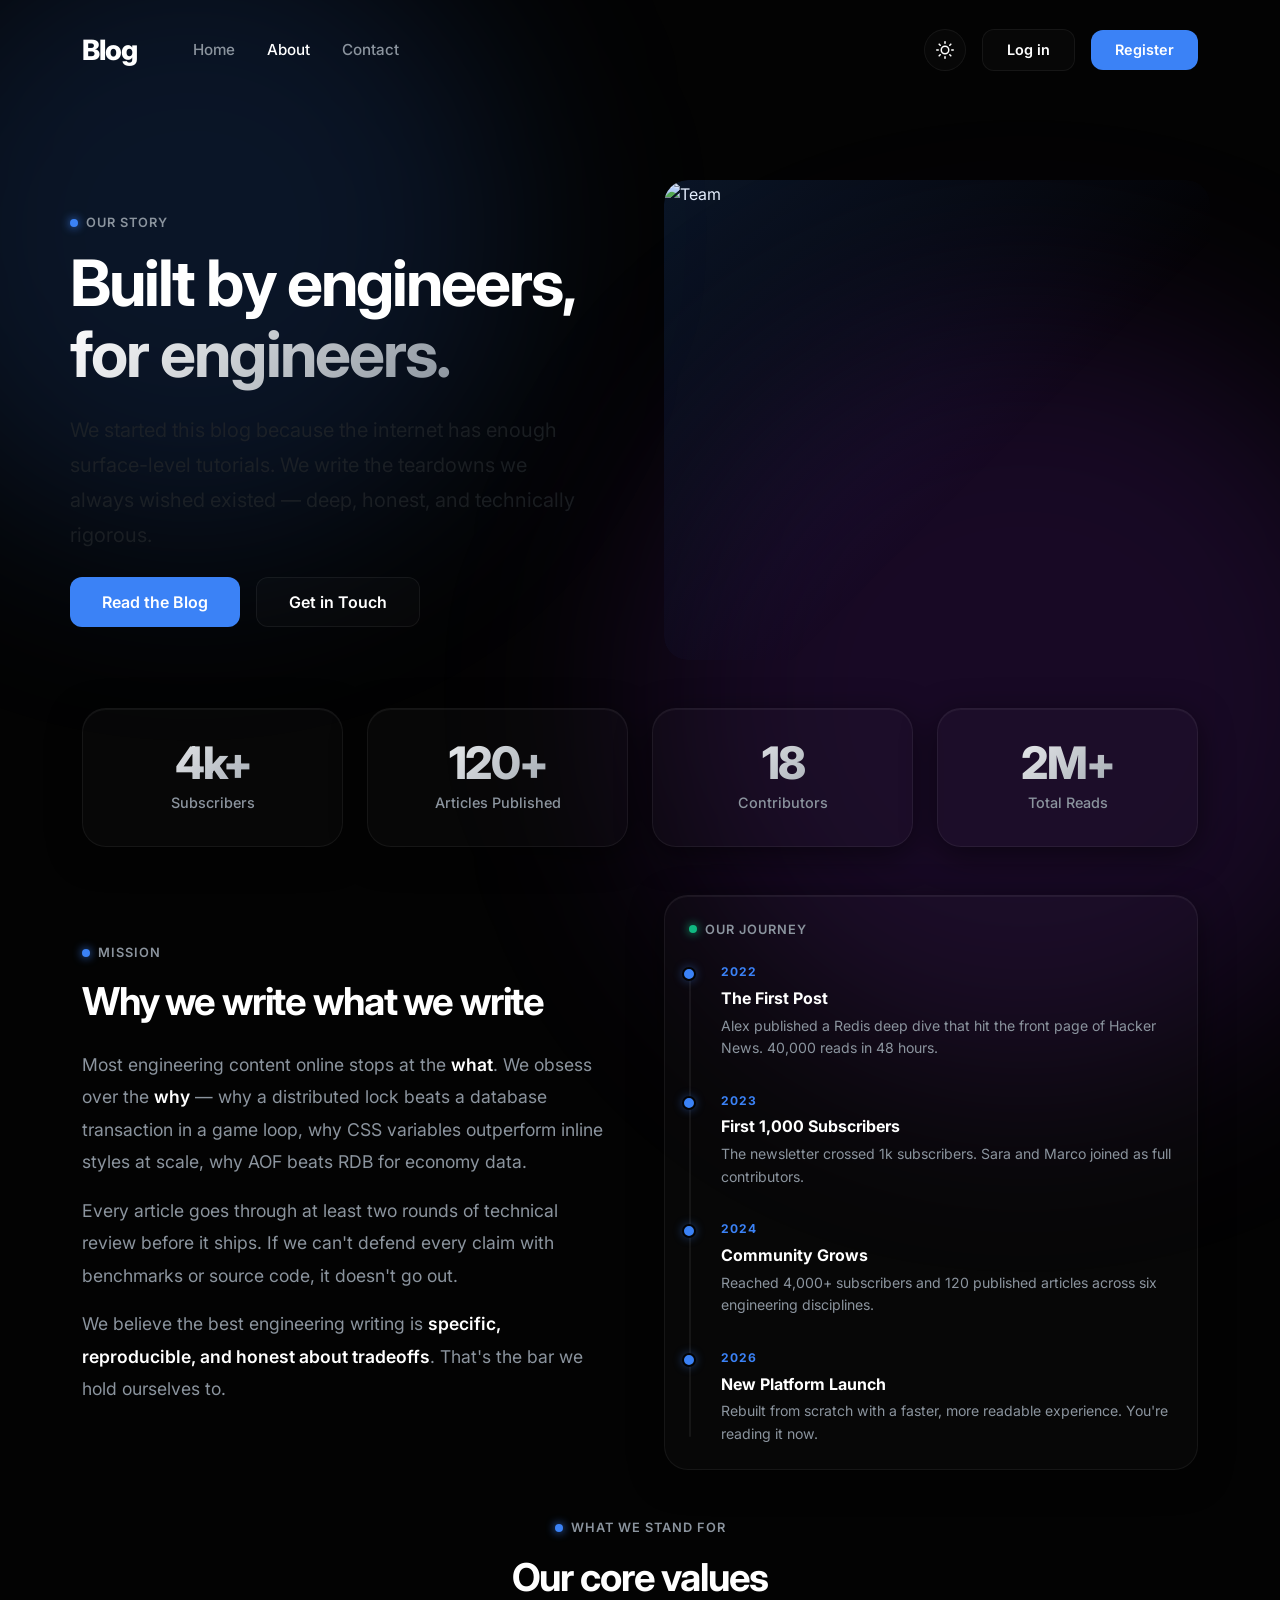
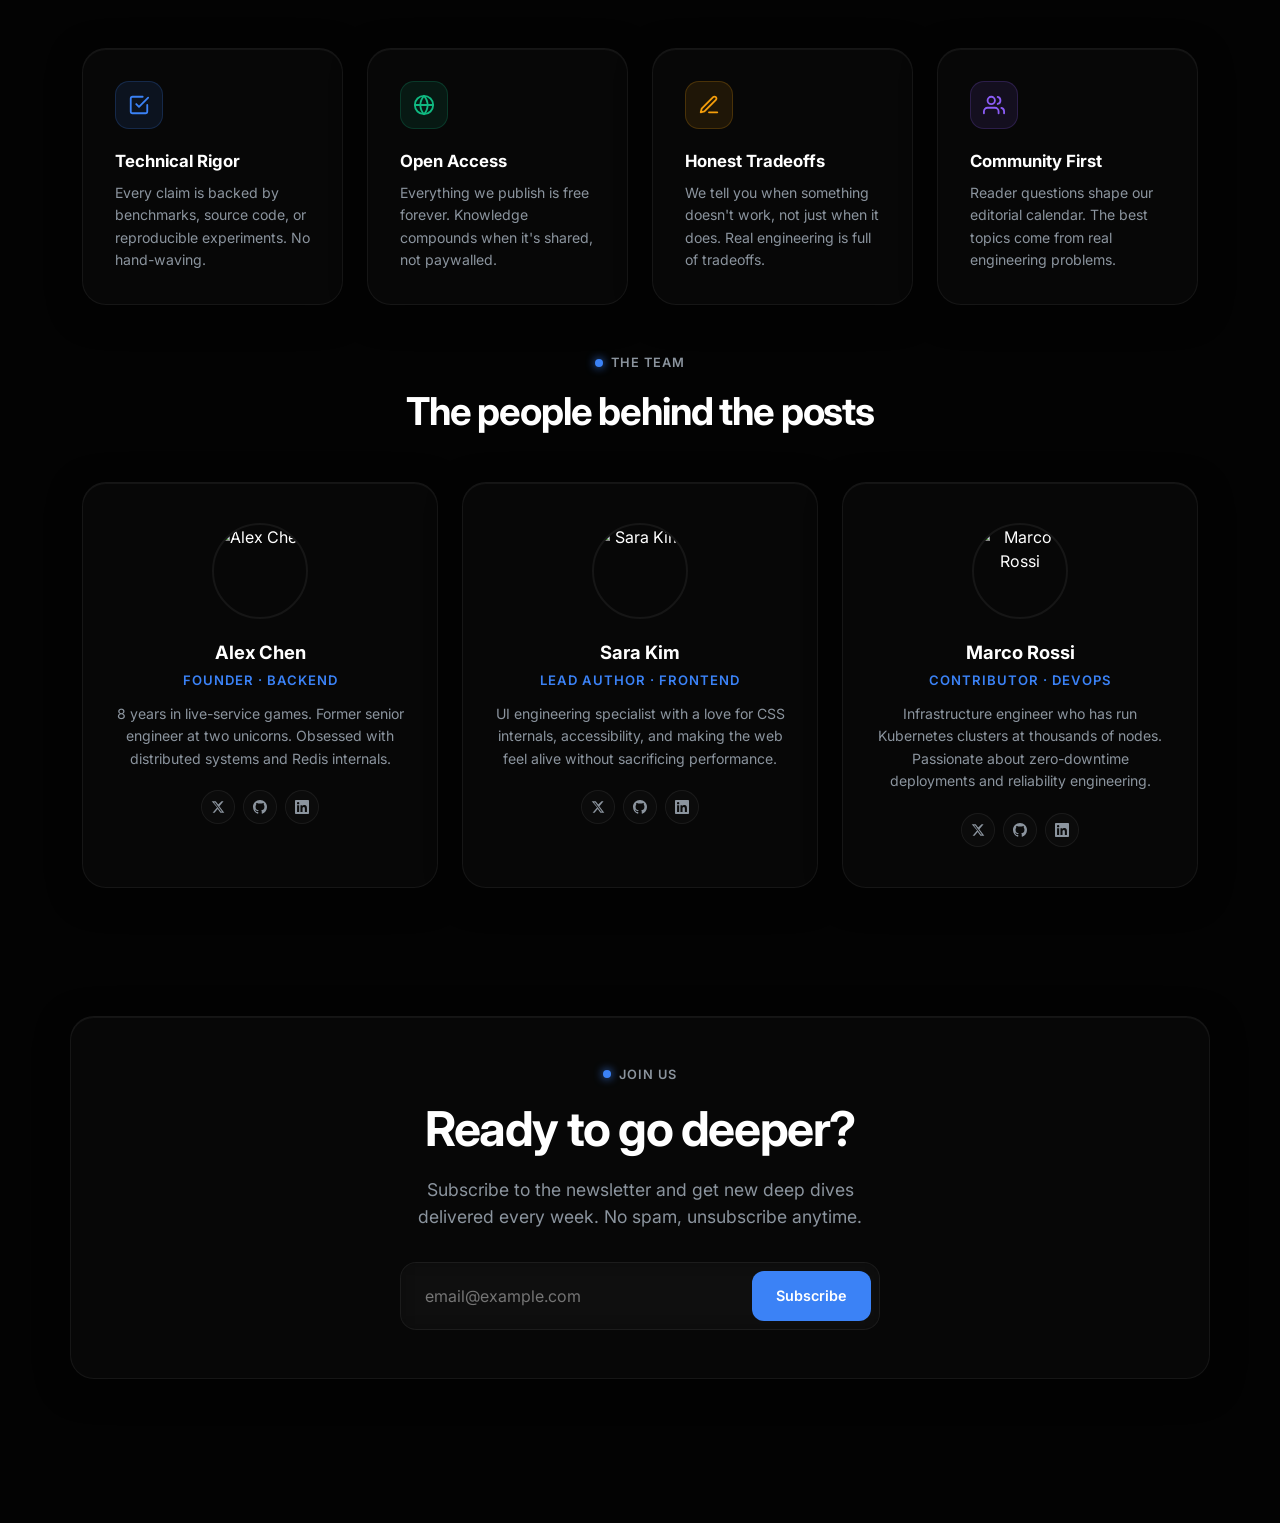
==== about.html @ ab2d9d61 "Blog-Completed" ====
<!doctype html>
<html lang="en" data-theme="dark">
  <head>
    <meta charset="UTF-8" />
    <meta name="viewport" content="width=device-width, initial-scale=1.0" />
    <title>Blog | About</title>
    <link
      href="https://cdn.jsdelivr.net/npm/bootstrap@5.3.2/dist/css/bootstrap.min.css"
      rel="stylesheet"
    />
    <link
      href="https://fonts.googleapis.com/css2?family=Inter:wght@300;400;500;600;700;800&display=swap"
      rel="stylesheet"
    />
    <style>
      :root {
        --bg-color: #030303;
        --text-main: #ffffff;
        --text-muted: #8b949e;
        --glass-bg: rgba(255, 255, 255, 0.02);
        --glass-border: rgba(255, 255, 255, 0.06);
        --glass-hover: rgba(255, 255, 255, 0.05);
        --glass-shadow: 0 8px 32px 0 rgba(0, 0, 0, 0.5);
        --accent: #3b82f6;
        --accent-glow: rgba(59, 130, 246, 0.4);
        --accent-hover: #2563eb;
        --blob-1: rgba(59, 130, 246, 0.15);
        --blob-2: rgba(147, 51, 234, 0.15);
      }
      [data-theme="light"] {
        --bg-color: #f0f2f5;
        --text-main: #0f172a;
        --text-muted: #64748b;
        --glass-bg: rgba(255, 255, 255, 0.6);
        --glass-border: rgba(0, 0, 0, 0.05);
        --glass-hover: rgba(255, 255, 255, 0.9);
        --glass-shadow: 0 10px 40px -10px rgba(0, 0, 0, 0.08);
        --accent: #0f172a;
        --accent-glow: rgba(15, 23, 42, 0.2);
        --accent-hover: #1e293b;
        --blob-1: rgba(59, 130, 246, 0.2);
        --blob-2: rgba(147, 51, 234, 0.2);
      }

      * {
        box-sizing: border-box;
      }

      body {
        font-family: "Inter", sans-serif;
        background-color: var(--bg-color);
        color: var(--text-main);
        overflow-x: hidden;
        transition:
          background-color 0.5s ease,
          color 0.5s ease;
        min-height: 100vh;
      }

      .ambient-light {
        position: fixed;
        border-radius: 50%;
        filter: blur(100px);
        z-index: -1;
        pointer-events: none;
        animation: float 20s infinite alternate ease-in-out;
      }
      .ambient-1 {
        top: -10%;
        left: -10%;
        width: 50vw;
        height: 50vw;
        background: var(--blob-1);
      }
      .ambient-2 {
        bottom: -20%;
        right: -10%;
        width: 60vw;
        height: 60vw;
        background: var(--blob-2);
        animation-delay: -10s;
      }
      @keyframes float {
        0% {
          transform: translate(0, 0) scale(1);
        }
        100% {
          transform: translate(5%, 5%) scale(1.1);
        }
      }

      #loader {
        position: fixed;
        inset: 0;
        background: var(--bg-color);
        display: flex;
        justify-content: center;
        align-items: center;
        z-index: 9999;
        transition:
          opacity 0.6s ease,
          visibility 0.6s;
      }
      .spinner {
        width: 40px;
        height: 40px;
        border: 3px solid var(--glass-border);
        border-top-color: var(--accent);
        border-radius: 50%;
        animation: spin 0.8s cubic-bezier(0.6, 0.2, 0.4, 0.8) infinite;
      }
      @keyframes spin {
        to {
          transform: rotate(360deg);
        }
      }
      body.loaded #loader {
        opacity: 0;
        visibility: hidden;
      }

      h1,
      h2,
      h3,
      h4,
      h5,
      h6 {
        font-weight: 700;
        letter-spacing: -0.03em;
      }
      .text-gradient {
        background: linear-gradient(
          135deg,
          var(--text-main),
          var(--text-muted)
        );
        -webkit-background-clip: text;
        -webkit-text-fill-color: transparent;
      }

      .animate-up {
        opacity: 0;
        transform: translateY(30px);
        animation: slideUp 0.8s cubic-bezier(0.16, 1, 0.3, 1) forwards;
      }
      @keyframes slideUp {
        to {
          opacity: 1;
          transform: translateY(0);
        }
      }
      .d-1 {
        animation-delay: 0.1s;
      }
      .d-2 {
        animation-delay: 0.2s;
      }
      .d-3 {
        animation-delay: 0.3s;
      }
      .d-4 {
        animation-delay: 0.4s;
      }
      .d-5 {
        animation-delay: 0.5s;
      }

      .glass-panel {
        background: var(--glass-bg);
        backdrop-filter: blur(24px);
        -webkit-backdrop-filter: blur(24px);
        border: 1px solid var(--glass-border);
        box-shadow:
          inset 0 1px 0 rgba(255, 255, 255, 0.05),
          var(--glass-shadow);
        border-radius: 24px;
        transition: all 0.4s cubic-bezier(0.16, 1, 0.3, 1);
      }

      .navbar {
        padding: 1.5rem 0;
        background: transparent;
      }
      .navbar-brand {
        font-weight: 800;
        font-size: 1.75rem;
        color: var(--text-main) !important;
        letter-spacing: -1px;
      }
      .nav-link {
        color: var(--text-muted) !important;
        font-weight: 500;
        font-size: 0.95rem;
        margin: 0 0.5rem;
        transition: color 0.3s;
      }
      .nav-link:hover {
        color: var(--text-main) !important;
      }

      .btn-glass {
        background: var(--glass-bg);
        border: 1px solid var(--glass-border);
        color: var(--text-main);
        border-radius: 12px;
        padding: 0.6rem 1.5rem;
        font-weight: 600;
        font-size: 0.9rem;
        cursor: pointer;
        transition: all 0.3s ease;
        display: inline-flex;
        align-items: center;
        justify-content: center;
        text-decoration: none;
      }
      .btn-glass:hover {
        background: var(--glass-hover);
        border-color: var(--accent);
        transform: translateY(-2px);
        color: var(--text-main);
      }
      .btn-primary-custom {
        background: var(--accent);
        color: #fff !important;
        border: none;
      }
      .btn-primary-custom:hover {
        background: var(--accent-hover);
        box-shadow: 0 0 20px var(--accent-glow);
        color: #fff !important;
      }
      .btn-icon {
        width: 42px;
        height: 42px;
        padding: 0;
        border-radius: 50%;
      }

      .hero-section {
        padding: 5rem 0 3rem;
      }
      .hero-title {
        font-size: clamp(2.5rem, 5vw, 4rem);
        line-height: 1.1;
        margin-bottom: 1.5rem;
      }

      .about-hero-img {
        width: 100%;
        border-radius: 24px;
        overflow: hidden;
        height: 480px;
        position: relative;
      }
      .about-hero-img img {
        width: 100%;
        height: 100%;
        object-fit: cover;
        transition: transform 0.8s ease;
      }
      .about-hero-img:hover img {
        transform: scale(1.02);
      }
      .about-hero-img::after {
        content: "";
        position: absolute;
        inset: 0;
        border-radius: 24px;
        background: linear-gradient(
          135deg,
          rgba(59, 130, 246, 0.15) 0%,
          transparent 60%
        );
        pointer-events: none;
      }

      .stat-card {
        padding: 2rem;
        text-align: center;
      }
      .stat-number {
        font-size: 2.8rem;
        font-weight: 800;
        letter-spacing: -2px;
        line-height: 1;
        margin-bottom: 0.4rem;
      }
      .stat-label {
        font-size: 0.9rem;
        color: var(--text-muted);
        font-weight: 500;
      }

      .mission-text {
        font-size: 1.1rem;
        line-height: 1.85;
        color: var(--text-muted);
      }
      .mission-text strong {
        color: var(--text-main);
        font-weight: 600;
      }

      .tag-wrap {
        display: flex;
        align-items: center;
        gap: 0.5rem;
        margin-bottom: 1rem;
      }
      .tag-dot {
        width: 8px;
        height: 8px;
        background: var(--accent);
        border-radius: 50%;
        box-shadow: 0 0 10px var(--accent);
      }
      .tag-text {
        font-size: 0.8rem;
        font-weight: 600;
        text-transform: uppercase;
        letter-spacing: 1px;
        color: var(--text-muted);
      }

      .team-card {
        text-align: center;
        padding: 2.5rem 2rem;
        transition: all 0.4s cubic-bezier(0.16, 1, 0.3, 1);
      }
      .team-card:hover {
        transform: translateY(-6px);
      }
      .team-card:hover::after {
        content: "";
        position: absolute;
        inset: 0;
        border-radius: inherit;
        box-shadow: 0 0 0 1px var(--accent);
        opacity: 0.5;
        pointer-events: none;
      }
      .team-card {
        position: relative;
        overflow: hidden;
      }
      .team-avatar {
        width: 96px;
        height: 96px;
        border-radius: 50%;
        object-fit: cover;
        margin: 0 auto 1.25rem;
        border: 2px solid var(--glass-border);
        display: block;
        transition: border-color 0.3s;
      }
      .team-card:hover .team-avatar {
        border-color: var(--accent);
      }
      .team-name {
        font-size: 1.15rem;
        font-weight: 700;
        margin-bottom: 0.25rem;
      }
      .team-role {
        font-size: 0.82rem;
        font-weight: 600;
        text-transform: uppercase;
        letter-spacing: 1px;
        color: var(--accent);
        margin-bottom: 0.75rem;
      }
      .team-bio {
        font-size: 0.88rem;
        color: var(--text-muted);
        line-height: 1.6;
        margin-bottom: 1.25rem;
      }
      .team-socials {
        display: flex;
        justify-content: center;
        gap: 0.5rem;
      }
      .social-btn {
        width: 34px;
        height: 34px;
        border-radius: 50%;
        display: inline-flex;
        align-items: center;
        justify-content: center;
        background: var(--glass-bg);
        border: 1px solid var(--glass-border);
        color: var(--text-muted);
        text-decoration: none;
        transition: all 0.3s;
      }
      .social-btn:hover {
        border-color: var(--accent);
        color: var(--accent);
        transform: translateY(-2px);
      }

      .value-card {
        padding: 2rem;
        transition: all 0.4s cubic-bezier(0.16, 1, 0.3, 1);
      }
      .value-card:hover {
        transform: translateY(-4px);
      }
      .value-icon {
        width: 48px;
        height: 48px;
        border-radius: 14px;
        background: rgba(59, 130, 246, 0.1);
        border: 1px solid rgba(59, 130, 246, 0.2);
        display: flex;
        align-items: center;
        justify-content: center;
        margin-bottom: 1.25rem;
        color: var(--accent);
      }
      .value-title {
        font-size: 1.05rem;
        font-weight: 700;
        margin-bottom: 0.5rem;
      }
      .value-desc {
        font-size: 0.88rem;
        color: var(--text-muted);
        line-height: 1.6;
        margin: 0;
      }

      .timeline {
        position: relative;
        padding-left: 2rem;
      }
      .timeline::before {
        content: "";
        position: absolute;
        left: 0;
        top: 8px;
        bottom: 8px;
        width: 2px;
        background: var(--glass-border);
        border-radius: 2px;
      }
      .timeline-item {
        position: relative;
        margin-bottom: 2rem;
      }
      .timeline-item:last-child {
        margin-bottom: 0;
      }
      .timeline-dot {
        position: absolute;
        left: -2.45rem;
        top: 4px;
        width: 14px;
        height: 14px;
        border-radius: 50%;
        background: var(--accent);
        border: 2px solid var(--bg-color);
        box-shadow: 0 0 10px var(--accent-glow);
      }
      .timeline-year {
        font-size: 0.75rem;
        font-weight: 700;
        color: var(--accent);
        text-transform: uppercase;
        letter-spacing: 1px;
        margin-bottom: 0.3rem;
      }
      .timeline-title {
        font-size: 1rem;
        font-weight: 700;
        margin-bottom: 0.3rem;
      }
      .timeline-desc {
        font-size: 0.88rem;
        color: var(--text-muted);
        line-height: 1.6;
        margin: 0;
      }

      .cta-section {
        padding: 5rem 0;
        text-align: center;
      }
      .cta-title {
        font-size: clamp(2rem, 4vw, 3rem);
        line-height: 1.2;
        margin-bottom: 1.25rem;
      }
      .cta-subtitle {
        font-size: 1.1rem;
        color: var(--text-muted);
        max-width: 500px;
        margin: 0 auto 2rem;
      }

      @media (max-width: 991px) {
        .about-hero-img {
          height: 320px;
          margin-bottom: 2rem;
        }
      }
      @media (max-width: 576px) {
        .about-hero-img {
          height: 240px;
        }
        .stat-number {
          font-size: 2rem;
        }
      }
    </style>
  </head>
  <body>
    <div id="loader"><div class="spinner"></div></div>
    <div class="ambient-light ambient-1"></div>
    <div class="ambient-light ambient-2"></div>

    <nav class="navbar navbar-expand-lg animate-up d-1">
      <div class="container">
        <a class="navbar-brand" href="index.html">Blog</a>
        <button
          class="navbar-toggler"
          type="button"
          data-bs-toggle="collapse"
          data-bs-target="#navbarNav"
          aria-controls="navbarNav"
          style="border-color: var(--glass-border)"
        >
          <svg
            xmlns="http://www.w3.org/2000/svg"
            width="24"
            height="24"
            fill="var(--text-main)"
            viewBox="0 0 16 16"
          >
            <path
              fill-rule="evenodd"
              d="M2.5 12a.5.5 0 0 1 .5-.5h10a.5.5 0 0 1 0 1H3a.5.5 0 0 1-.5-.5zm0-4a.5.5 0 0 1 .5-.5h10a.5.5 0 0 1 0 1H3a.5.5 0 0 1-.5-.5zm0-4a.5.5 0 0 1 .5-.5h10a.5.5 0 0 1 0 1H3a.5.5 0 0 1-.5-.5z"
            />
          </svg>
        </button>
        <div class="collapse navbar-collapse" id="navbarNav">
          <ul class="navbar-nav me-auto ms-lg-4">
            <li class="nav-item">
              <a class="nav-link" href="index.html">Home</a>
            </li>
            <li class="nav-item">
              <a
                class="nav-link"
                href="about.html"
                style="color: var(--text-main) !important"
                >About</a
              >
            </li>
            <li class="nav-item">
              <a class="nav-link" href="contact.html">Contact</a>
            </li>
          </ul>
          <div class="d-flex gap-3 align-items-center mt-3 mt-lg-0">
            <button
              id="theme-toggle"
              class="btn-glass btn-icon"
              aria-label="Toggle theme"
            >
              <svg
                id="icon-sun"
                xmlns="http://www.w3.org/2000/svg"
                width="18"
                height="18"
                viewBox="0 0 24 24"
                fill="none"
                stroke="currentColor"
                stroke-width="2"
                stroke-linecap="round"
                stroke-linejoin="round"
              >
                <circle cx="12" cy="12" r="5"></circle>
                <line x1="12" y1="1" x2="12" y2="3"></line>
                <line x1="12" y1="21" x2="12" y2="23"></line>
                <line x1="4.22" y1="4.22" x2="5.64" y2="5.64"></line>
                <line x1="18.36" y1="18.36" x2="19.78" y2="19.78"></line>
                <line x1="1" y1="12" x2="3" y2="12"></line>
                <line x1="21" y1="12" x2="23" y2="12"></line>
                <line x1="4.22" y1="19.78" x2="5.64" y2="18.36"></line>
                <line x1="18.36" y1="5.64" x2="19.78" y2="4.22"></line>
              </svg>
              <svg
                id="icon-moon"
                style="display: none"
                xmlns="http://www.w3.org/2000/svg"
                width="18"
                height="18"
                viewBox="0 0 24 24"
                fill="none"
                stroke="currentColor"
                stroke-width="2"
                stroke-linecap="round"
                stroke-linejoin="round"
              >
                <path
                  d="M21 12.79A9 9 0 1 1 11.21 3 7 7 0 0 0 21 12.79z"
                ></path>
              </svg>
            </button>
            <a href="login.html"><button class="btn-glass">Log in</button></a>
            <a href="register.html"
              ><button class="btn-glass btn-primary-custom">Register</button></a
            >
          </div>
        </div>
      </div>
    </nav>

    <header class="hero-section container animate-up d-2">
      <div class="row align-items-center g-5">
        <div class="col-lg-6">
          <div class="tag-wrap">
            <div class="tag-dot"></div>
            <span class="tag-text">Our Story</span>
          </div>
          <h1 class="hero-title">
            Built by engineers,<br /><span class="text-gradient"
              >for engineers.</span
            >
          </h1>
          <p
            class="text-muted fs-5 mb-4"
            style="line-height: 1.75; max-width: 520px"
          >
            We started this blog because the internet has enough surface-level
            tutorials. We write the teardowns we always wished existed — deep,
            honest, and technically rigorous.
          </p>
          <div class="d-flex gap-3 flex-wrap">
            <a
              href="index.html"
              class="btn-glass btn-primary-custom"
              style="padding: 0.75rem 2rem; font-size: 1rem"
              >Read the Blog</a
            >
            <a
              href="contact.html"
              class="btn-glass"
              style="padding: 0.75rem 2rem; font-size: 1rem"
              >Get in Touch</a
            >
          </div>
        </div>
        <div class="col-lg-6">
          <div class="about-hero-img">
            <img
              src="https://images.unsplash.com/photo-1522071820081-009f0129c71c?auto=format&fit=crop&w=1200&q=80"
              alt="Team"
            />
          </div>
        </div>
      </div>
    </header>

    <section class="container mb-5 animate-up d-3">
      <div class="row g-4">
        <div class="col-6 col-md-3">
          <div class="glass-panel stat-card">
            <div class="stat-number text-gradient">4k+</div>
            <div class="stat-label">Subscribers</div>
          </div>
        </div>
        <div class="col-6 col-md-3">
          <div class="glass-panel stat-card">
            <div class="stat-number text-gradient">120+</div>
            <div class="stat-label">Articles Published</div>
          </div>
        </div>
        <div class="col-6 col-md-3">
          <div class="glass-panel stat-card">
            <div class="stat-number text-gradient">18</div>
            <div class="stat-label">Contributors</div>
          </div>
        </div>
        <div class="col-6 col-md-3">
          <div class="glass-panel stat-card">
            <div class="stat-number text-gradient">2M+</div>
            <div class="stat-label">Total Reads</div>
          </div>
        </div>
      </div>
    </section>

    <section class="container mb-5 animate-up d-4">
      <div class="row g-5 align-items-center">
        <div class="col-lg-6">
          <div class="tag-wrap">
            <div class="tag-dot"></div>
            <span class="tag-text">Mission</span>
          </div>
          <h2
            style="font-size: clamp(1.8rem, 3vw, 2.5rem); margin-bottom: 1.5rem"
          >
            Why we write what we write
          </h2>
          <p class="mission-text mb-3">
            Most engineering content online stops at the <strong>what</strong>.
            We obsess over the <strong>why</strong> — why a distributed lock
            beats a database transaction in a game loop, why CSS variables
            outperform inline styles at scale, why AOF beats RDB for economy
            data.
          </p>
          <p class="mission-text mb-3">
            Every article goes through at least two rounds of technical review
            before it ships. If we can't defend every claim with benchmarks or
            source code, it doesn't go out.
          </p>
          <p class="mission-text">
            We believe the best engineering writing is
            <strong>specific, reproducible, and honest about tradeoffs</strong>.
            That's the bar we hold ourselves to.
          </p>
        </div>
        <div class="col-lg-6">
          <div class="glass-panel p-4">
            <div class="tag-wrap mb-4">
              <div
                class="tag-dot"
                style="background: #10b981; box-shadow: 0 0 10px #10b981"
              ></div>
              <span class="tag-text">Our Journey</span>
            </div>
            <div class="timeline">
              <div class="timeline-item">
                <div class="timeline-dot"></div>
                <div class="timeline-year">2022</div>
                <div class="timeline-title">The First Post</div>
                <p class="timeline-desc">
                  Alex published a Redis deep dive that hit the front page of
                  Hacker News. 40,000 reads in 48 hours.
                </p>
              </div>
              <div class="timeline-item">
                <div class="timeline-dot"></div>
                <div class="timeline-year">2023</div>
                <div class="timeline-title">First 1,000 Subscribers</div>
                <p class="timeline-desc">
                  The newsletter crossed 1k subscribers. Sara and Marco joined
                  as full contributors.
                </p>
              </div>
              <div class="timeline-item">
                <div class="timeline-dot"></div>
                <div class="timeline-year">2024</div>
                <div class="timeline-title">Community Grows</div>
                <p class="timeline-desc">
                  Reached 4,000+ subscribers and 120 published articles across
                  six engineering disciplines.
                </p>
              </div>
              <div class="timeline-item">
                <div class="timeline-dot"></div>
                <div class="timeline-year">2026</div>
                <div class="timeline-title">New Platform Launch</div>
                <p class="timeline-desc">
                  Rebuilt from scratch with a faster, more readable experience.
                  You're reading it now.
                </p>
              </div>
            </div>
          </div>
        </div>
      </div>
    </section>

    <section class="container mb-5">
      <div class="text-center mb-5 animate-up">
        <div class="tag-wrap justify-content-center">
          <div class="tag-dot"></div>
          <span class="tag-text">What We Stand For</span>
        </div>
        <h2 style="font-size: clamp(1.8rem, 3vw, 2.5rem)">Our core values</h2>
      </div>
      <div class="row g-4 animate-up d-2">
        <div class="col-sm-6 col-lg-3">
          <div class="glass-panel value-card h-100">
            <div class="value-icon">
              <svg
                xmlns="http://www.w3.org/2000/svg"
                width="22"
                height="22"
                viewBox="0 0 24 24"
                fill="none"
                stroke="currentColor"
                stroke-width="2"
                stroke-linecap="round"
                stroke-linejoin="round"
              >
                <polyline points="9 11 12 14 22 4"></polyline>
                <path
                  d="M21 12v7a2 2 0 0 1-2 2H5a2 2 0 0 1-2-2V5a2 2 0 0 1 2-2h11"
                ></path>
              </svg>
            </div>
            <div class="value-title">Technical Rigor</div>
            <p class="value-desc">
              Every claim is backed by benchmarks, source code, or reproducible
              experiments. No hand-waving.
            </p>
          </div>
        </div>
        <div class="col-sm-6 col-lg-3">
          <div class="glass-panel value-card h-100">
            <div
              class="value-icon"
              style="
                background: rgba(16, 185, 129, 0.1);
                border-color: rgba(16, 185, 129, 0.2);
                color: #10b981;
              "
            >
              <svg
                xmlns="http://www.w3.org/2000/svg"
                width="22"
                height="22"
                viewBox="0 0 24 24"
                fill="none"
                stroke="currentColor"
                stroke-width="2"
                stroke-linecap="round"
                stroke-linejoin="round"
              >
                <circle cx="12" cy="12" r="10"></circle>
                <line x1="2" y1="12" x2="22" y2="12"></line>
                <path
                  d="M12 2a15.3 15.3 0 0 1 4 10 15.3 15.3 0 0 1-4 10 15.3 15.3 0 0 1-4-10 15.3 15.3 0 0 1 4-10z"
                ></path>
              </svg>
            </div>
            <div class="value-title">Open Access</div>
            <p class="value-desc">
              Everything we publish is free forever. Knowledge compounds when
              it's shared, not paywalled.
            </p>
          </div>
        </div>
        <div class="col-sm-6 col-lg-3">
          <div class="glass-panel value-card h-100">
            <div
              class="value-icon"
              style="
                background: rgba(245, 158, 11, 0.1);
                border-color: rgba(245, 158, 11, 0.2);
                color: #f59e0b;
              "
            >
              <svg
                xmlns="http://www.w3.org/2000/svg"
                width="22"
                height="22"
                viewBox="0 0 24 24"
                fill="none"
                stroke="currentColor"
                stroke-width="2"
                stroke-linecap="round"
                stroke-linejoin="round"
              >
                <path d="M12 20h9"></path>
                <path
                  d="M16.5 3.5a2.121 2.121 0 0 1 3 3L7 19l-4 1 1-4L16.5 3.5z"
                ></path>
              </svg>
            </div>
            <div class="value-title">Honest Tradeoffs</div>
            <p class="value-desc">
              We tell you when something doesn't work, not just when it does.
              Real engineering is full of tradeoffs.
            </p>
          </div>
        </div>
        <div class="col-sm-6 col-lg-3">
          <div class="glass-panel value-card h-100">
            <div
              class="value-icon"
              style="
                background: rgba(139, 92, 246, 0.1);
                border-color: rgba(139, 92, 246, 0.2);
                color: #8b5cf6;
              "
            >
              <svg
                xmlns="http://www.w3.org/2000/svg"
                width="22"
                height="22"
                viewBox="0 0 24 24"
                fill="none"
                stroke="currentColor"
                stroke-width="2"
                stroke-linecap="round"
                stroke-linejoin="round"
              >
                <path d="M17 21v-2a4 4 0 0 0-4-4H5a4 4 0 0 0-4 4v2"></path>
                <circle cx="9" cy="7" r="4"></circle>
                <path d="M23 21v-2a4 4 0 0 0-3-3.87"></path>
                <path d="M16 3.13a4 4 0 0 1 0 7.75"></path>
              </svg>
            </div>
            <div class="value-title">Community First</div>
            <p class="value-desc">
              Reader questions shape our editorial calendar. The best topics
              come from real engineering problems.
            </p>
          </div>
        </div>
      </div>
    </section>

    <section class="container mb-5">
      <div class="text-center mb-5 animate-up">
        <div class="tag-wrap justify-content-center">
          <div class="tag-dot"></div>
          <span class="tag-text">The Team</span>
        </div>
        <h2 style="font-size: clamp(1.8rem, 3vw, 2.5rem)">
          The people behind the posts
        </h2>
      </div>
      <div class="row g-4 animate-up d-2">
        <div class="col-sm-6 col-lg-4">
          <div class="glass-panel team-card h-100">
            <img
              src="https://images.unsplash.com/photo-1506794778202-cad84cf45f1d?auto=format&fit=crop&w=200&q=80"
              class="team-avatar"
              alt="Alex Chen"
            />
            <div class="team-name">Alex Chen</div>
            <div class="team-role">Founder · Backend</div>
            <p class="team-bio">
              8 years in live-service games. Former senior engineer at two
              unicorns. Obsessed with distributed systems and Redis internals.
            </p>
            <div class="team-socials">
              <a href="#" class="social-btn" aria-label="Twitter">
                <svg
                  xmlns="http://www.w3.org/2000/svg"
                  width="14"
                  height="14"
                  viewBox="0 0 24 24"
                  fill="currentColor"
                >
                  <path
                    d="M18.244 2.25h3.308l-7.227 8.26 8.502 11.24H16.17l-4.714-6.231-5.401 6.231H2.744l7.73-8.835L1.254 2.25H8.08l4.253 5.622zm-1.161 17.52h1.833L7.084 4.126H5.117z"
                  />
                </svg>
              </a>
              <a href="#" class="social-btn" aria-label="GitHub">
                <svg
                  xmlns="http://www.w3.org/2000/svg"
                  width="14"
                  height="14"
                  viewBox="0 0 24 24"
                  fill="currentColor"
                >
                  <path
                    d="M12 0c-6.626 0-12 5.373-12 12 0 5.302 3.438 9.8 8.207 11.387.599.111.793-.261.793-.577v-2.234c-3.338.726-4.033-1.416-4.033-1.416-.546-1.387-1.333-1.756-1.333-1.756-1.089-.745.083-.729.083-.729 1.205.084 1.839 1.237 1.839 1.237 1.07 1.834 2.807 1.304 3.492.997.107-.775.418-1.305.762-1.604-2.665-.305-5.467-1.334-5.467-5.931 0-1.311.469-2.381 1.236-3.221-.124-.303-.535-1.524.117-3.176 0 0 1.008-.322 3.301 1.23.957-.266 1.983-.399 3.003-.404 1.02.005 2.047.138 3.006.404 2.291-1.552 3.297-1.23 3.297-1.23.653 1.653.242 2.874.118 3.176.77.84 1.235 1.911 1.235 3.221 0 4.609-2.807 5.624-5.479 5.921.43.372.823 1.102.823 2.222v3.293c0 .319.192.694.801.576 4.765-1.589 8.199-6.086 8.199-11.386 0-6.627-5.373-12-12-12z"
                  />
                </svg>
              </a>
              <a href="#" class="social-btn" aria-label="LinkedIn">
                <svg
                  xmlns="http://www.w3.org/2000/svg"
                  width="14"
                  height="14"
                  viewBox="0 0 24 24"
                  fill="currentColor"
                >
                  <path
                    d="M20.447 20.452h-3.554v-5.569c0-1.328-.027-3.037-1.852-3.037-1.853 0-2.136 1.445-2.136 2.939v5.667H9.351V9h3.414v1.561h.046c.477-.9 1.637-1.85 3.37-1.85 3.601 0 4.267 2.37 4.267 5.455v6.286zM5.337 7.433a2.062 2.062 0 0 1-2.063-2.065 2.064 2.064 0 1 1 2.063 2.065zm1.782 13.019H3.555V9h3.564v11.452zM22.225 0H1.771C.792 0 0 .774 0 1.729v20.542C0 23.227.792 24 1.771 24h20.451C23.2 24 24 23.227 24 22.271V1.729C24 .774 23.2 0 22.222 0h.003z"
                  />
                </svg>
              </a>
            </div>
          </div>
        </div>
        <div class="col-sm-6 col-lg-4">
          <div class="glass-panel team-card h-100">
            <img
              src="https://images.unsplash.com/photo-1544005313-94ddf0286df2?auto=format&fit=crop&w=200&q=80"
              class="team-avatar"
              alt="Sara Kim"
            />
            <div class="team-name">Sara Kim</div>
            <div class="team-role">Lead Author · Frontend</div>
            <p class="team-bio">
              UI engineering specialist with a love for CSS internals,
              accessibility, and making the web feel alive without sacrificing
              performance.
            </p>
            <div class="team-socials">
              <a href="#" class="social-btn" aria-label="Twitter">
                <svg
                  xmlns="http://www.w3.org/2000/svg"
                  width="14"
                  height="14"
                  viewBox="0 0 24 24"
                  fill="currentColor"
                >
                  <path
                    d="M18.244 2.25h3.308l-7.227 8.26 8.502 11.24H16.17l-4.714-6.231-5.401 6.231H2.744l7.73-8.835L1.254 2.25H8.08l4.253 5.622zm-1.161 17.52h1.833L7.084 4.126H5.117z"
                  />
                </svg>
              </a>
              <a href="#" class="social-btn" aria-label="GitHub">
                <svg
                  xmlns="http://www.w3.org/2000/svg"
                  width="14"
                  height="14"
                  viewBox="0 0 24 24"
                  fill="currentColor"
                >
                  <path
                    d="M12 0c-6.626 0-12 5.373-12 12 0 5.302 3.438 9.8 8.207 11.387.599.111.793-.261.793-.577v-2.234c-3.338.726-4.033-1.416-4.033-1.416-.546-1.387-1.333-1.756-1.333-1.756-1.089-.745.083-.729.083-.729 1.205.084 1.839 1.237 1.839 1.237 1.07 1.834 2.807 1.304 3.492.997.107-.775.418-1.305.762-1.604-2.665-.305-5.467-1.334-5.467-5.931 0-1.311.469-2.381 1.236-3.221-.124-.303-.535-1.524.117-3.176 0 0 1.008-.322 3.301 1.23.957-.266 1.983-.399 3.003-.404 1.02.005 2.047.138 3.006.404 2.291-1.552 3.297-1.23 3.297-1.23.653 1.653.242 2.874.118 3.176.77.84 1.235 1.911 1.235 3.221 0 4.609-2.807 5.624-5.479 5.921.43.372.823 1.102.823 2.222v3.293c0 .319.192.694.801.576 4.765-1.589 8.199-6.086 8.199-11.386 0-6.627-5.373-12-12-12z"
                  />
                </svg>
              </a>
              <a href="#" class="social-btn" aria-label="LinkedIn">
                <svg
                  xmlns="http://www.w3.org/2000/svg"
                  width="14"
                  height="14"
                  viewBox="0 0 24 24"
                  fill="currentColor"
                >
                  <path
                    d="M20.447 20.452h-3.554v-5.569c0-1.328-.027-3.037-1.852-3.037-1.853 0-2.136 1.445-2.136 2.939v5.667H9.351V9h3.414v1.561h.046c.477-.9 1.637-1.85 3.37-1.85 3.601 0 4.267 2.37 4.267 5.455v6.286zM5.337 7.433a2.062 2.062 0 0 1-2.063-2.065 2.064 2.064 0 1 1 2.063 2.065zm1.782 13.019H3.555V9h3.564v11.452zM22.225 0H1.771C.792 0 0 .774 0 1.729v20.542C0 23.227.792 24 1.771 24h20.451C23.2 24 24 23.227 24 22.271V1.729C24 .774 23.2 0 22.222 0h.003z"
                  />
                </svg>
              </a>
            </div>
          </div>
        </div>
        <div class="col-sm-6 col-lg-4">
          <div class="glass-panel team-card h-100">
            <img
              src="https://images.unsplash.com/photo-1500648767791-00dcc994a43e?auto=format&fit=crop&w=200&q=80"
              class="team-avatar"
              alt="Marco Rossi"
            />
            <div class="team-name">Marco Rossi</div>
            <div class="team-role">Contributor · DevOps</div>
            <p class="team-bio">
              Infrastructure engineer who has run Kubernetes clusters at
              thousands of nodes. Passionate about zero-downtime deployments and
              reliability engineering.
            </p>
            <div class="team-socials">
              <a href="#" class="social-btn" aria-label="Twitter">
                <svg
                  xmlns="http://www.w3.org/2000/svg"
                  width="14"
                  height="14"
                  viewBox="0 0 24 24"
                  fill="currentColor"
                >
                  <path
                    d="M18.244 2.25h3.308l-7.227 8.26 8.502 11.24H16.17l-4.714-6.231-5.401 6.231H2.744l7.73-8.835L1.254 2.25H8.08l4.253 5.622zm-1.161 17.52h1.833L7.084 4.126H5.117z"
                  />
                </svg>
              </a>
              <a href="#" class="social-btn" aria-label="GitHub">
                <svg
                  xmlns="http://www.w3.org/2000/svg"
                  width="14"
                  height="14"
                  viewBox="0 0 24 24"
                  fill="currentColor"
                >
                  <path
                    d="M12 0c-6.626 0-12 5.373-12 12 0 5.302 3.438 9.8 8.207 11.387.599.111.793-.261.793-.577v-2.234c-3.338.726-4.033-1.416-4.033-1.416-.546-1.387-1.333-1.756-1.333-1.756-1.089-.745.083-.729.083-.729 1.205.084 1.839 1.237 1.839 1.237 1.07 1.834 2.807 1.304 3.492.997.107-.775.418-1.305.762-1.604-2.665-.305-5.467-1.334-5.467-5.931 0-1.311.469-2.381 1.236-3.221-.124-.303-.535-1.524.117-3.176 0 0 1.008-.322 3.301 1.23.957-.266 1.983-.399 3.003-.404 1.02.005 2.047.138 3.006.404 2.291-1.552 3.297-1.23 3.297-1.23.653 1.653.242 2.874.118 3.176.77.84 1.235 1.911 1.235 3.221 0 4.609-2.807 5.624-5.479 5.921.43.372.823 1.102.823 2.222v3.293c0 .319.192.694.801.576 4.765-1.589 8.199-6.086 8.199-11.386 0-6.627-5.373-12-12-12z"
                  />
                </svg>
              </a>
              <a href="#" class="social-btn" aria-label="LinkedIn">
                <svg
                  xmlns="http://www.w3.org/2000/svg"
                  width="14"
                  height="14"
                  viewBox="0 0 24 24"
                  fill="currentColor"
                >
                  <path
                    d="M20.447 20.452h-3.554v-5.569c0-1.328-.027-3.037-1.852-3.037-1.853 0-2.136 1.445-2.136 2.939v5.667H9.351V9h3.414v1.561h.046c.477-.9 1.637-1.85 3.37-1.85 3.601 0 4.267 2.37 4.267 5.455v6.286zM5.337 7.433a2.062 2.062 0 0 1-2.063-2.065 2.064 2.064 0 1 1 2.063 2.065zm1.782 13.019H3.555V9h3.564v11.452zM22.225 0H1.771C.792 0 0 .774 0 1.729v20.542C0 23.227.792 24 1.771 24h20.451C23.2 24 24 23.227 24 22.271V1.729C24 .774 23.2 0 22.222 0h.003z"
                  />
                </svg>
              </a>
            </div>
          </div>
        </div>
      </div>
    </section>

    <section class="cta-section container animate-up">
      <div class="glass-panel p-5 text-center">
        <div class="tag-wrap justify-content-center mb-3">
          <div class="tag-dot"></div>
          <span class="tag-text">Join Us</span>
        </div>
        <h2 class="cta-title">Ready to go deeper?</h2>
        <p class="cta-subtitle">
          Subscribe to the newsletter and get new deep dives delivered every
          week. No spam, unsubscribe anytime.
        </p>
        <div class="d-flex justify-content-center">
          <div
            style="
              display: flex;
              gap: 0.5rem;
              background: var(--glass-bg);
              border: 1px solid var(--glass-border);
              padding: 0.5rem;
              border-radius: 16px;
              width: 100%;
              max-width: 480px;
              backdrop-filter: blur(12px);
            "
          >
            <input
              type="email"
              placeholder="email@example.com"
              style="
                flex-grow: 1;
                background: transparent;
                border: none;
                color: var(--text-main);
                padding: 0.8rem 1rem;
                outline: none;
                font-size: 1rem;
              "
            />
            <button
              class="btn-glass btn-primary-custom"
              style="
                padding: 0.5rem 1.5rem;
                border-radius: 12px;
                white-space: nowrap;
              "
            >
              Subscribe
            </button>
          </div>
        </div>
      </div>
    </section>

    <div style="padding-bottom: 4rem"></div>

    <script src="https://cdn.jsdelivr.net/npm/bootstrap@5.3.2/dist/js/bootstrap.bundle.min.js"></script>
    <script>
      window.addEventListener("load", () => {
        setTimeout(() => document.body.classList.add("loaded"), 300);
      });
      document.addEventListener("DOMContentLoaded", () => {
        const toggleBtn = document.getElementById("theme-toggle");
        const iconSun = document.getElementById("icon-sun");
        const iconMoon = document.getElementById("icon-moon");
        const htmlTag = document.documentElement;
        const savedTheme = localStorage.getItem("zairo-theme") || "dark";
        setTheme(savedTheme);
        toggleBtn.addEventListener("click", () => {
          setTheme(
            htmlTag.getAttribute("data-theme") === "dark" ? "light" : "dark",
          );
        });
        function setTheme(theme) {
          htmlTag.setAttribute("data-theme", theme);
          localStorage.setItem("zairo-theme", theme);
          iconSun.style.display = theme === "light" ? "none" : "block";
          iconMoon.style.display = theme === "light" ? "block" : "none";
        }
      });
    </script>
  </body>
</html>
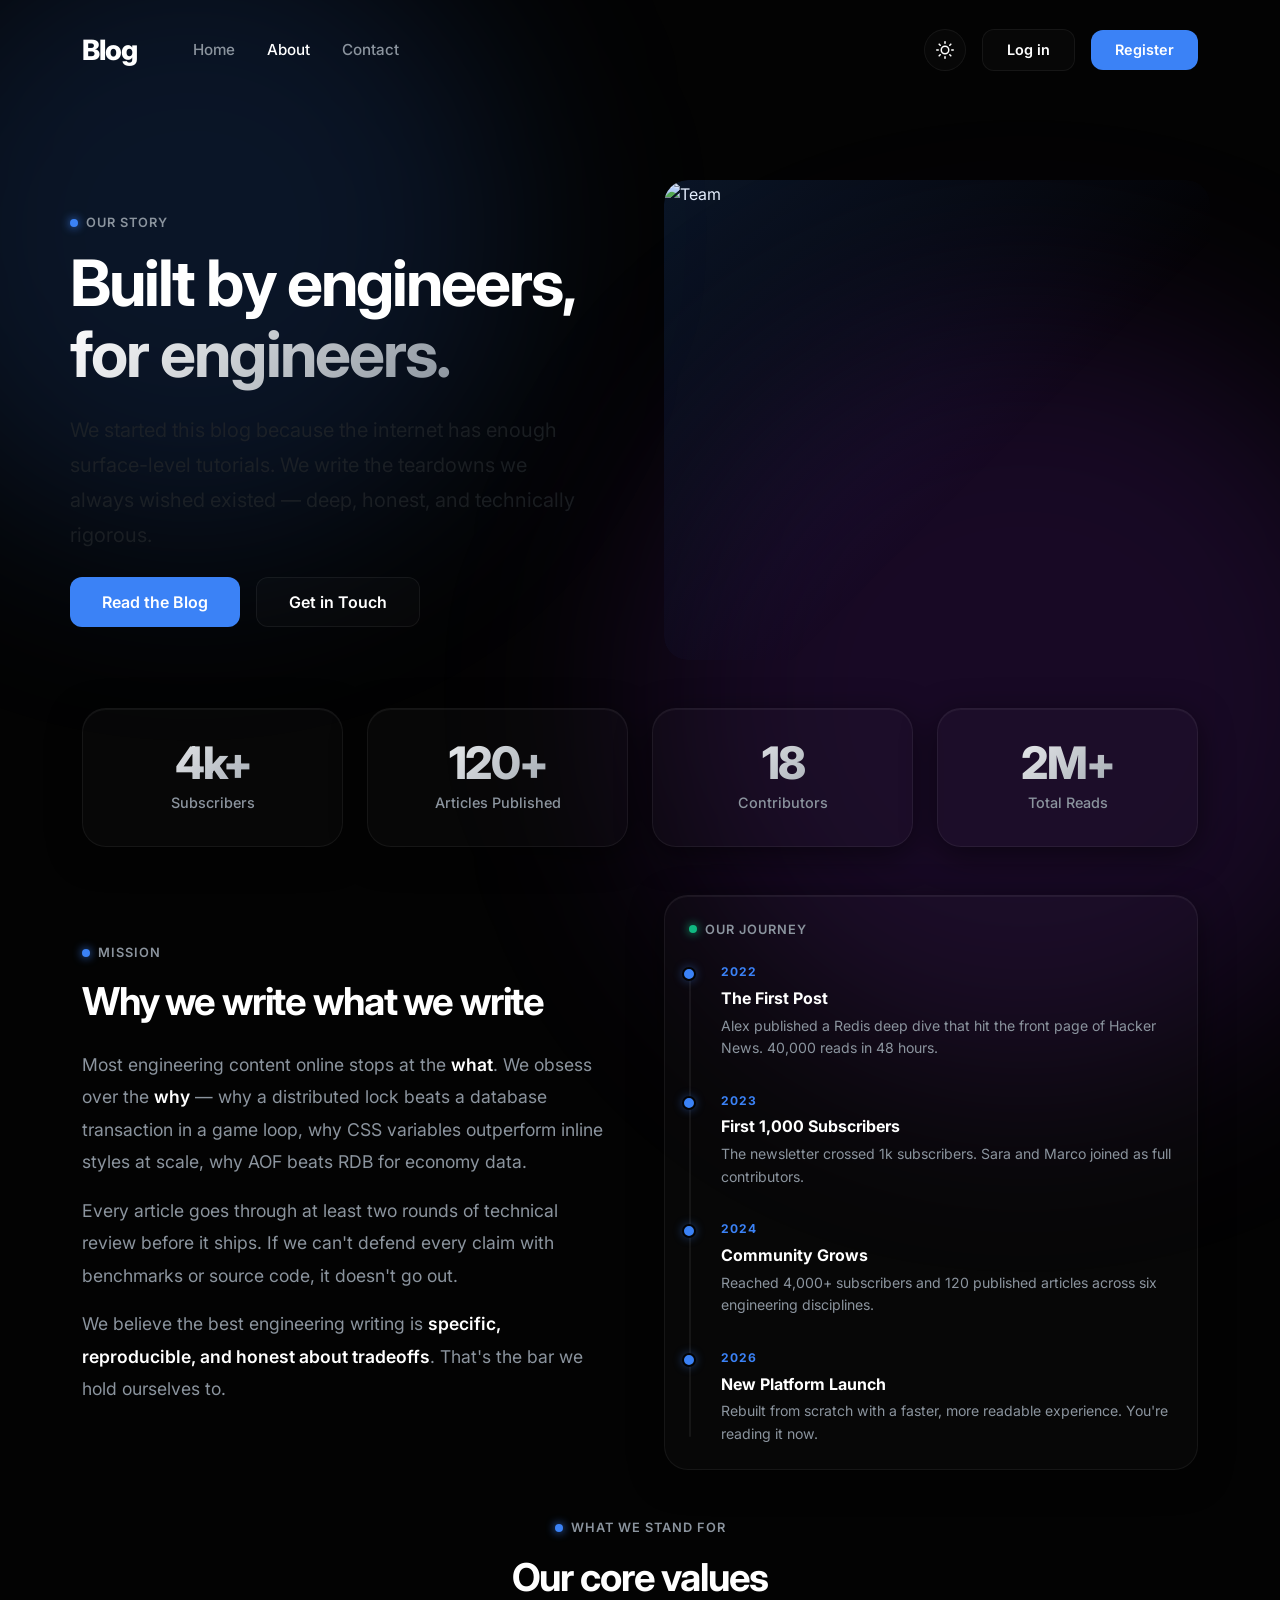
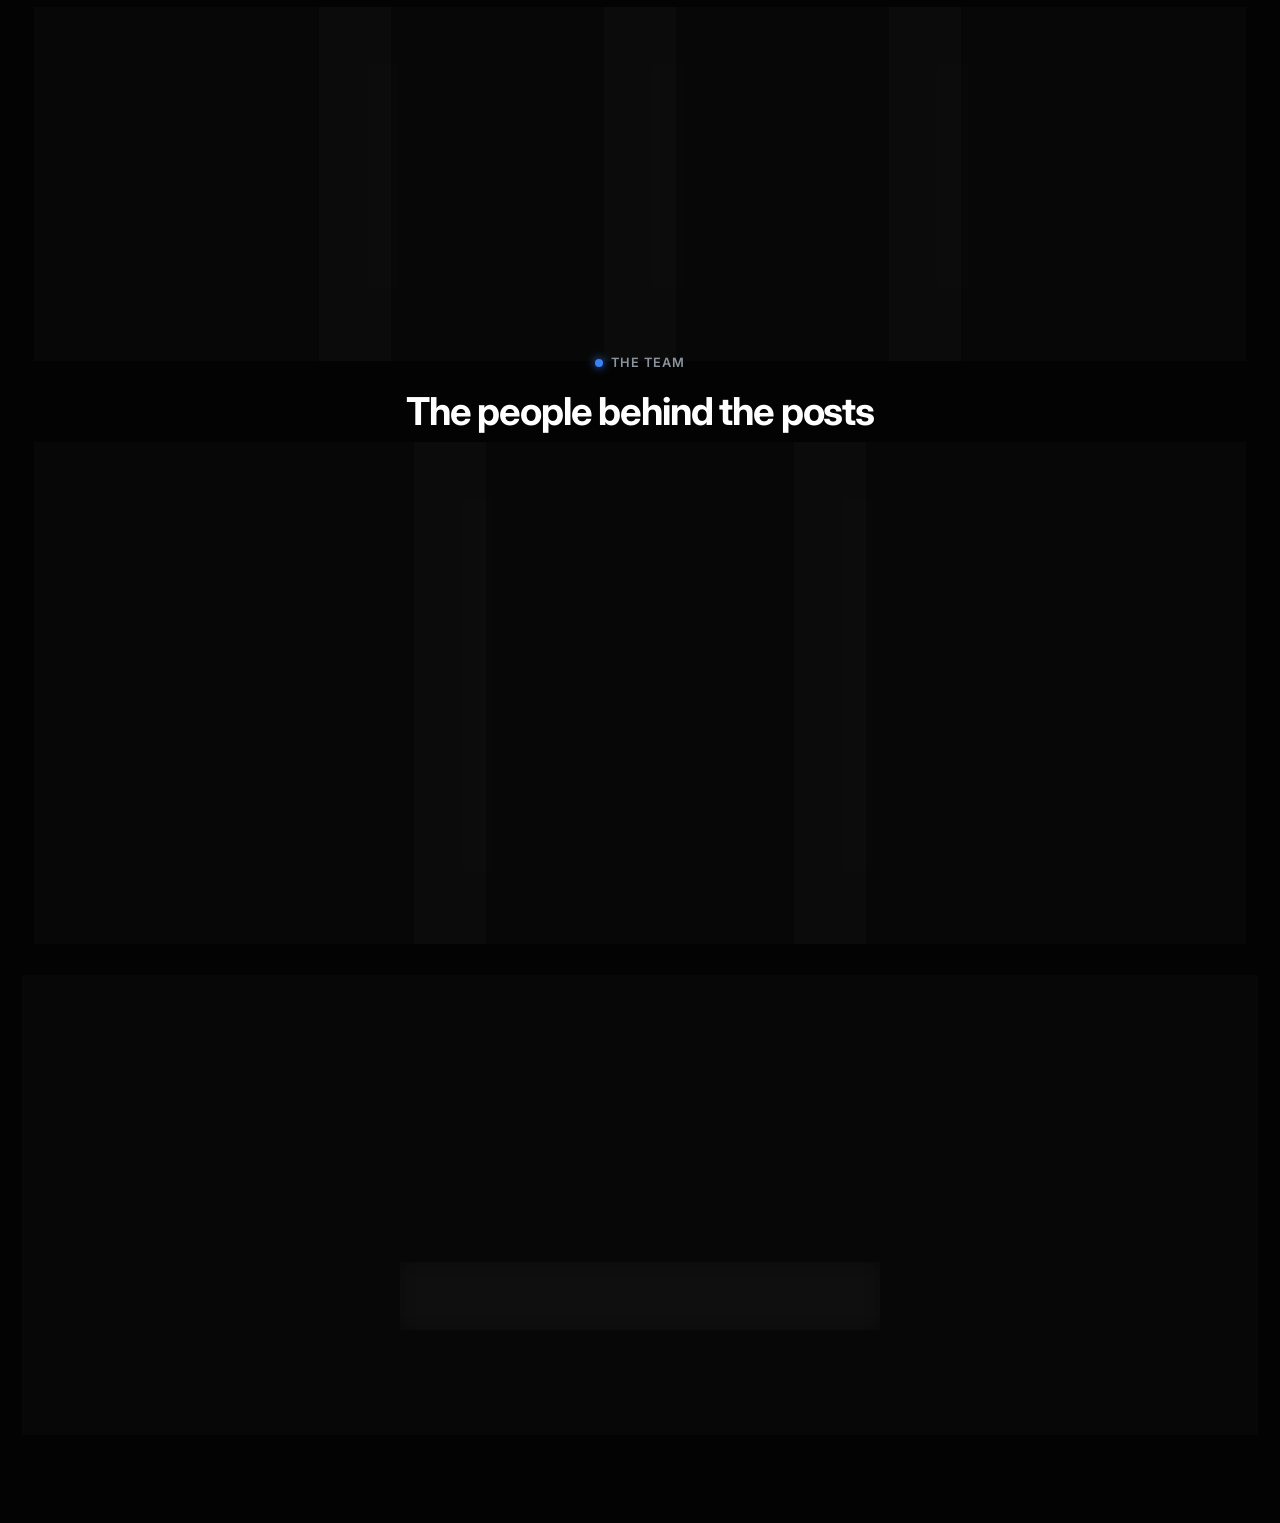
==== commit 1a80d5fe: "External-Css" ====
--- a/about.html
+++ b/about.html
@@ -12,507 +12,7 @@
       href="https://fonts.googleapis.com/css2?family=Inter:wght@300;400;500;600;700;800&display=swap"
       rel="stylesheet"
     />
-    <style>
-      :root {
-        --bg-color: #030303;
-        --text-main: #ffffff;
-        --text-muted: #8b949e;
-        --glass-bg: rgba(255, 255, 255, 0.02);
-        --glass-border: rgba(255, 255, 255, 0.06);
-        --glass-hover: rgba(255, 255, 255, 0.05);
-        --glass-shadow: 0 8px 32px 0 rgba(0, 0, 0, 0.5);
-        --accent: #3b82f6;
-        --accent-glow: rgba(59, 130, 246, 0.4);
-        --accent-hover: #2563eb;
-        --blob-1: rgba(59, 130, 246, 0.15);
-        --blob-2: rgba(147, 51, 234, 0.15);
-      }
-      [data-theme="light"] {
-        --bg-color: #f0f2f5;
-        --text-main: #0f172a;
-        --text-muted: #64748b;
-        --glass-bg: rgba(255, 255, 255, 0.6);
-        --glass-border: rgba(0, 0, 0, 0.05);
-        --glass-hover: rgba(255, 255, 255, 0.9);
-        --glass-shadow: 0 10px 40px -10px rgba(0, 0, 0, 0.08);
-        --accent: #0f172a;
-        --accent-glow: rgba(15, 23, 42, 0.2);
-        --accent-hover: #1e293b;
-        --blob-1: rgba(59, 130, 246, 0.2);
-        --blob-2: rgba(147, 51, 234, 0.2);
-      }
-
-      * {
-        box-sizing: border-box;
-      }
-
-      body {
-        font-family: "Inter", sans-serif;
-        background-color: var(--bg-color);
-        color: var(--text-main);
-        overflow-x: hidden;
-        transition:
-          background-color 0.5s ease,
-          color 0.5s ease;
-        min-height: 100vh;
-      }
-
-      .ambient-light {
-        position: fixed;
-        border-radius: 50%;
-        filter: blur(100px);
-        z-index: -1;
-        pointer-events: none;
-        animation: float 20s infinite alternate ease-in-out;
-      }
-      .ambient-1 {
-        top: -10%;
-        left: -10%;
-        width: 50vw;
-        height: 50vw;
-        background: var(--blob-1);
-      }
-      .ambient-2 {
-        bottom: -20%;
-        right: -10%;
-        width: 60vw;
-        height: 60vw;
-        background: var(--blob-2);
-        animation-delay: -10s;
-      }
-      @keyframes float {
-        0% {
-          transform: translate(0, 0) scale(1);
-        }
-        100% {
-          transform: translate(5%, 5%) scale(1.1);
-        }
-      }
-
-      #loader {
-        position: fixed;
-        inset: 0;
-        background: var(--bg-color);
-        display: flex;
-        justify-content: center;
-        align-items: center;
-        z-index: 9999;
-        transition:
-          opacity 0.6s ease,
-          visibility 0.6s;
-      }
-      .spinner {
-        width: 40px;
-        height: 40px;
-        border: 3px solid var(--glass-border);
-        border-top-color: var(--accent);
-        border-radius: 50%;
-        animation: spin 0.8s cubic-bezier(0.6, 0.2, 0.4, 0.8) infinite;
-      }
-      @keyframes spin {
-        to {
-          transform: rotate(360deg);
-        }
-      }
-      body.loaded #loader {
-        opacity: 0;
-        visibility: hidden;
-      }
-
-      h1,
-      h2,
-      h3,
-      h4,
-      h5,
-      h6 {
-        font-weight: 700;
-        letter-spacing: -0.03em;
-      }
-      .text-gradient {
-        background: linear-gradient(
-          135deg,
-          var(--text-main),
-          var(--text-muted)
-        );
-        -webkit-background-clip: text;
-        -webkit-text-fill-color: transparent;
-      }
-
-      .animate-up {
-        opacity: 0;
-        transform: translateY(30px);
-        animation: slideUp 0.8s cubic-bezier(0.16, 1, 0.3, 1) forwards;
-      }
-      @keyframes slideUp {
-        to {
-          opacity: 1;
-          transform: translateY(0);
-        }
-      }
-      .d-1 {
-        animation-delay: 0.1s;
-      }
-      .d-2 {
-        animation-delay: 0.2s;
-      }
-      .d-3 {
-        animation-delay: 0.3s;
-      }
-      .d-4 {
-        animation-delay: 0.4s;
-      }
-      .d-5 {
-        animation-delay: 0.5s;
-      }
-
-      .glass-panel {
-        background: var(--glass-bg);
-        backdrop-filter: blur(24px);
-        -webkit-backdrop-filter: blur(24px);
-        border: 1px solid var(--glass-border);
-        box-shadow:
-          inset 0 1px 0 rgba(255, 255, 255, 0.05),
-          var(--glass-shadow);
-        border-radius: 24px;
-        transition: all 0.4s cubic-bezier(0.16, 1, 0.3, 1);
-      }
-
-      .navbar {
-        padding: 1.5rem 0;
-        background: transparent;
-      }
-      .navbar-brand {
-        font-weight: 800;
-        font-size: 1.75rem;
-        color: var(--text-main) !important;
-        letter-spacing: -1px;
-      }
-      .nav-link {
-        color: var(--text-muted) !important;
-        font-weight: 500;
-        font-size: 0.95rem;
-        margin: 0 0.5rem;
-        transition: color 0.3s;
-      }
-      .nav-link:hover {
-        color: var(--text-main) !important;
-      }
-
-      .btn-glass {
-        background: var(--glass-bg);
-        border: 1px solid var(--glass-border);
-        color: var(--text-main);
-        border-radius: 12px;
-        padding: 0.6rem 1.5rem;
-        font-weight: 600;
-        font-size: 0.9rem;
-        cursor: pointer;
-        transition: all 0.3s ease;
-        display: inline-flex;
-        align-items: center;
-        justify-content: center;
-        text-decoration: none;
-      }
-      .btn-glass:hover {
-        background: var(--glass-hover);
-        border-color: var(--accent);
-        transform: translateY(-2px);
-        color: var(--text-main);
-      }
-      .btn-primary-custom {
-        background: var(--accent);
-        color: #fff !important;
-        border: none;
-      }
-      .btn-primary-custom:hover {
-        background: var(--accent-hover);
-        box-shadow: 0 0 20px var(--accent-glow);
-        color: #fff !important;
-      }
-      .btn-icon {
-        width: 42px;
-        height: 42px;
-        padding: 0;
-        border-radius: 50%;
-      }
-
-      .hero-section {
-        padding: 5rem 0 3rem;
-      }
-      .hero-title {
-        font-size: clamp(2.5rem, 5vw, 4rem);
-        line-height: 1.1;
-        margin-bottom: 1.5rem;
-      }
-
-      .about-hero-img {
-        width: 100%;
-        border-radius: 24px;
-        overflow: hidden;
-        height: 480px;
-        position: relative;
-      }
-      .about-hero-img img {
-        width: 100%;
-        height: 100%;
-        object-fit: cover;
-        transition: transform 0.8s ease;
-      }
-      .about-hero-img:hover img {
-        transform: scale(1.02);
-      }
-      .about-hero-img::after {
-        content: "";
-        position: absolute;
-        inset: 0;
-        border-radius: 24px;
-        background: linear-gradient(
-          135deg,
-          rgba(59, 130, 246, 0.15) 0%,
-          transparent 60%
-        );
-        pointer-events: none;
-      }
-
-      .stat-card {
-        padding: 2rem;
-        text-align: center;
-      }
-      .stat-number {
-        font-size: 2.8rem;
-        font-weight: 800;
-        letter-spacing: -2px;
-        line-height: 1;
-        margin-bottom: 0.4rem;
-      }
-      .stat-label {
-        font-size: 0.9rem;
-        color: var(--text-muted);
-        font-weight: 500;
-      }
-
-      .mission-text {
-        font-size: 1.1rem;
-        line-height: 1.85;
-        color: var(--text-muted);
-      }
-      .mission-text strong {
-        color: var(--text-main);
-        font-weight: 600;
-      }
-
-      .tag-wrap {
-        display: flex;
-        align-items: center;
-        gap: 0.5rem;
-        margin-bottom: 1rem;
-      }
-      .tag-dot {
-        width: 8px;
-        height: 8px;
-        background: var(--accent);
-        border-radius: 50%;
-        box-shadow: 0 0 10px var(--accent);
-      }
-      .tag-text {
-        font-size: 0.8rem;
-        font-weight: 600;
-        text-transform: uppercase;
-        letter-spacing: 1px;
-        color: var(--text-muted);
-      }
-
-      .team-card {
-        text-align: center;
-        padding: 2.5rem 2rem;
-        transition: all 0.4s cubic-bezier(0.16, 1, 0.3, 1);
-      }
-      .team-card:hover {
-        transform: translateY(-6px);
-      }
-      .team-card:hover::after {
-        content: "";
-        position: absolute;
-        inset: 0;
-        border-radius: inherit;
-        box-shadow: 0 0 0 1px var(--accent);
-        opacity: 0.5;
-        pointer-events: none;
-      }
-      .team-card {
-        position: relative;
-        overflow: hidden;
-      }
-      .team-avatar {
-        width: 96px;
-        height: 96px;
-        border-radius: 50%;
-        object-fit: cover;
-        margin: 0 auto 1.25rem;
-        border: 2px solid var(--glass-border);
-        display: block;
-        transition: border-color 0.3s;
-      }
-      .team-card:hover .team-avatar {
-        border-color: var(--accent);
-      }
-      .team-name {
-        font-size: 1.15rem;
-        font-weight: 700;
-        margin-bottom: 0.25rem;
-      }
-      .team-role {
-        font-size: 0.82rem;
-        font-weight: 600;
-        text-transform: uppercase;
-        letter-spacing: 1px;
-        color: var(--accent);
-        margin-bottom: 0.75rem;
-      }
-      .team-bio {
-        font-size: 0.88rem;
-        color: var(--text-muted);
-        line-height: 1.6;
-        margin-bottom: 1.25rem;
-      }
-      .team-socials {
-        display: flex;
-        justify-content: center;
-        gap: 0.5rem;
-      }
-      .social-btn {
-        width: 34px;
-        height: 34px;
-        border-radius: 50%;
-        display: inline-flex;
-        align-items: center;
-        justify-content: center;
-        background: var(--glass-bg);
-        border: 1px solid var(--glass-border);
-        color: var(--text-muted);
-        text-decoration: none;
-        transition: all 0.3s;
-      }
-      .social-btn:hover {
-        border-color: var(--accent);
-        color: var(--accent);
-        transform: translateY(-2px);
-      }
-
-      .value-card {
-        padding: 2rem;
-        transition: all 0.4s cubic-bezier(0.16, 1, 0.3, 1);
-      }
-      .value-card:hover {
-        transform: translateY(-4px);
-      }
-      .value-icon {
-        width: 48px;
-        height: 48px;
-        border-radius: 14px;
-        background: rgba(59, 130, 246, 0.1);
-        border: 1px solid rgba(59, 130, 246, 0.2);
-        display: flex;
-        align-items: center;
-        justify-content: center;
-        margin-bottom: 1.25rem;
-        color: var(--accent);
-      }
-      .value-title {
-        font-size: 1.05rem;
-        font-weight: 700;
-        margin-bottom: 0.5rem;
-      }
-      .value-desc {
-        font-size: 0.88rem;
-        color: var(--text-muted);
-        line-height: 1.6;
-        margin: 0;
-      }
-
-      .timeline {
-        position: relative;
-        padding-left: 2rem;
-      }
-      .timeline::before {
-        content: "";
-        position: absolute;
-        left: 0;
-        top: 8px;
-        bottom: 8px;
-        width: 2px;
-        background: var(--glass-border);
-        border-radius: 2px;
-      }
-      .timeline-item {
-        position: relative;
-        margin-bottom: 2rem;
-      }
-      .timeline-item:last-child {
-        margin-bottom: 0;
-      }
-      .timeline-dot {
-        position: absolute;
-        left: -2.45rem;
-        top: 4px;
-        width: 14px;
-        height: 14px;
-        border-radius: 50%;
-        background: var(--accent);
-        border: 2px solid var(--bg-color);
-        box-shadow: 0 0 10px var(--accent-glow);
-      }
-      .timeline-year {
-        font-size: 0.75rem;
-        font-weight: 700;
-        color: var(--accent);
-        text-transform: uppercase;
-        letter-spacing: 1px;
-        margin-bottom: 0.3rem;
-      }
-      .timeline-title {
-        font-size: 1rem;
-        font-weight: 700;
-        margin-bottom: 0.3rem;
-      }
-      .timeline-desc {
-        font-size: 0.88rem;
-        color: var(--text-muted);
-        line-height: 1.6;
-        margin: 0;
-      }
-
-      .cta-section {
-        padding: 5rem 0;
-        text-align: center;
-      }
-      .cta-title {
-        font-size: clamp(2rem, 4vw, 3rem);
-        line-height: 1.2;
-        margin-bottom: 1.25rem;
-      }
-      .cta-subtitle {
-        font-size: 1.1rem;
-        color: var(--text-muted);
-        max-width: 500px;
-        margin: 0 auto 2rem;
-      }
-
-      @media (max-width: 991px) {
-        .about-hero-img {
-          height: 320px;
-          margin-bottom: 2rem;
-        }
-      }
-      @media (max-width: 576px) {
-        .about-hero-img {
-          height: 240px;
-        }
-        .stat-number {
-          font-size: 2rem;
-        }
-      }
-    </style>
+    <link rel="stylesheet" href="Style.css" />
   </head>
   <body>
     <div id="loader"><div class="spinner"></div></div>
--- a/Style.css
+++ b/Style.css
@@ -0,0 +1,1521 @@
+/* ============================================================
+   style.css — Shared stylesheet for all blog pages
+   Pages: index.html, about.html, contact.html, blog-post.html,
+          Profile.html, login.html, register.html
+   ============================================================ */
+
+/* ── CSS Variables ── */
+:root {
+  --bg-color: #030303;
+  --text-main: #ffffff;
+  --text-muted: #8b949e;
+  --glass-bg: rgba(255, 255, 255, 0.02);
+  --glass-border: rgba(255, 255, 255, 0.06);
+  --glass-hover: rgba(255, 255, 255, 0.05);
+  --glass-shadow: 0 8px 32px 0 rgba(0, 0, 0, 0.5);
+  --accent: #3b82f6;
+  --accent-glow: rgba(59, 130, 246, 0.4);
+  --accent-hover: #2563eb;
+  --blob-1: rgba(59, 130, 246, 0.15);
+  --blob-2: rgba(147, 51, 234, 0.15);
+}
+[data-theme="light"] {
+  --bg-color: #f0f2f5;
+  --text-main: #0f172a;
+  --text-muted: #64748b;
+  --glass-bg: rgba(255, 255, 255, 0.6);
+  --glass-border: rgba(0, 0, 0, 0.05);
+  --glass-hover: rgba(255, 255, 255, 0.9);
+  --glass-shadow: 0 10px 40px -10px rgba(0, 0, 0, 0.08);
+  --accent: #0f172a;
+  --accent-glow: rgba(15, 23, 42, 0.2);
+  --accent-hover: #1e293b;
+  --blob-1: rgba(59, 130, 246, 0.2);
+  --blob-2: rgba(147, 51, 234, 0.2);
+}
+
+/* ── Reset ── */
+* {
+  box-sizing: border-box;
+}
+
+/* ── Base ── */
+body {
+  font-family: "Inter", sans-serif;
+  background-color: var(--bg-color);
+  color: var(--text-main);
+  overflow-x: hidden;
+  transition: background-color 0.5s ease, color 0.5s ease;
+  min-height: 100vh;
+}
+
+/* login.html / register.html use flex body */
+body.auth-page {
+  display: flex;
+  flex-direction: column;
+}
+
+/* ── Ambient light blobs ── */
+.ambient-light {
+  position: fixed;
+  border-radius: 50%;
+  filter: blur(100px);
+  z-index: -1;
+  pointer-events: none;
+  animation: float 20s infinite alternate ease-in-out;
+}
+.ambient-1 {
+  top: -10%;
+  left: -10%;
+  width: 50vw;
+  height: 50vw;
+  background: var(--blob-1);
+}
+.ambient-2 {
+  bottom: -20%;
+  right: -10%;
+  width: 60vw;
+  height: 60vw;
+  background: var(--blob-2);
+  animation-delay: -10s;
+}
+@keyframes float {
+  0%   { transform: translate(0, 0) scale(1); }
+  100% { transform: translate(5%, 5%) scale(1.1); }
+}
+
+/* ── Loader ── */
+#loader {
+  position: fixed;
+  inset: 0;
+  background: var(--bg-color);
+  display: flex;
+  justify-content: center;
+  align-items: center;
+  z-index: 9999;
+  transition: opacity 0.6s ease, visibility 0.6s;
+}
+.spinner {
+  width: 40px;
+  height: 40px;
+  border: 3px solid var(--glass-border);
+  border-top-color: var(--accent);
+  border-radius: 50%;
+  animation: spin 0.8s cubic-bezier(0.6, 0.2, 0.4, 0.8) infinite;
+}
+@keyframes spin {
+  to { transform: rotate(360deg); }
+}
+body.loaded #loader {
+  opacity: 0;
+  visibility: hidden;
+}
+
+/* ── Typography ── */
+h1, h2, h3, h4, h5, h6 {
+  font-weight: 700;
+  letter-spacing: -0.03em;
+}
+.text-gradient {
+  background: linear-gradient(135deg, var(--text-main), var(--text-muted));
+  -webkit-background-clip: text;
+  -webkit-text-fill-color: transparent;
+}
+
+/* ── Animations ── */
+.animate-up {
+  opacity: 0;
+  transform: translateY(30px);
+  animation: slideUp 0.8s cubic-bezier(0.16, 1, 0.3, 1) forwards;
+}
+@keyframes slideUp {
+  to { opacity: 1; transform: translateY(0); }
+}
+.d-1 { animation-delay: 0.1s; }
+.d-2 { animation-delay: 0.2s; }
+.d-3 { animation-delay: 0.3s; }
+.d-4 { animation-delay: 0.4s; }
+.d-5 { animation-delay: 0.5s; }
+
+/* ── Glass panel ── */
+.glass-panel {
+  background: var(--glass-bg);
+  backdrop-filter: blur(24px);
+  -webkit-backdrop-filter: blur(24px);
+  border: 1px solid var(--glass-border);
+  box-shadow:
+    inset 0 1px 0 rgba(255, 255, 255, 0.05),
+    var(--glass-shadow);
+  border-radius: 24px;
+  transition: all 0.4s cubic-bezier(0.16, 1, 0.3, 1);
+}
+
+/* ── Navbar ── */
+.navbar {
+  padding: 1.5rem 0;
+  background: transparent;
+}
+.navbar-brand {
+  font-weight: 800;
+  font-size: 1.75rem;
+  color: var(--text-main) !important;
+  letter-spacing: -1px;
+}
+.nav-link {
+  color: var(--text-muted) !important;
+  font-weight: 500;
+  font-size: 0.95rem;
+  margin: 0 0.5rem;
+  transition: color 0.3s;
+}
+.nav-link:hover {
+  color: var(--text-main) !important;
+}
+
+/* ── Buttons ── */
+.btn-glass {
+  background: var(--glass-bg);
+  border: 1px solid var(--glass-border);
+  color: var(--text-main);
+  border-radius: 12px;
+  padding: 0.6rem 1.5rem;
+  font-weight: 600;
+  font-size: 0.9rem;
+  cursor: pointer;
+  transition: all 0.3s ease;
+  display: inline-flex;
+  align-items: center;
+  justify-content: center;
+  gap: 0.5rem;
+  text-decoration: none;
+}
+.btn-glass:hover {
+  background: var(--glass-hover);
+  border-color: var(--accent);
+  transform: translateY(-2px);
+  color: var(--text-main);
+}
+.btn-primary-custom {
+  background: var(--accent);
+  color: #fff !important;
+  border: none;
+}
+.btn-primary-custom:hover {
+  background: var(--accent-hover);
+  box-shadow: 0 0 20px var(--accent-glow);
+  color: #fff !important;
+}
+.btn-icon {
+  width: 42px;
+  height: 42px;
+  padding: 0;
+  border-radius: 50%;
+}
+
+/* ── Tag wrap ── */
+.tag-wrap {
+  display: flex;
+  align-items: center;
+  gap: 0.5rem;
+  margin-bottom: 1rem;
+}
+.tag-dot {
+  width: 8px;
+  height: 8px;
+  background: var(--accent);
+  border-radius: 50%;
+  box-shadow: 0 0 10px var(--accent);
+}
+.tag-text {
+  font-size: 0.8rem;
+  font-weight: 600;
+  text-transform: uppercase;
+  letter-spacing: 1px;
+  color: var(--text-muted);
+}
+
+/* ── Shared form inputs ── */
+.form-label {
+  font-size: 0.9rem;
+  font-weight: 500;
+  color: var(--text-muted);
+  margin-bottom: 0.5rem;
+  display: block;
+}
+.form-input {
+  width: 100%;
+  background: var(--bg-color);
+  border: 1px solid var(--glass-border);
+  padding: 0.85rem 1rem;
+  border-radius: 12px;
+  color: var(--text-main);
+  outline: none;
+  font-family: inherit;
+  font-size: 0.95rem;
+  transition: border-color 0.3s, box-shadow 0.3s;
+  margin-bottom: 1.25rem;
+}
+.form-input:focus {
+  border-color: var(--accent);
+  box-shadow: 0 0 0 4px var(--accent-glow);
+}
+.form-input::placeholder {
+  color: var(--text-muted);
+}
+textarea.form-input {
+  resize: vertical;
+  min-height: 140px;
+  line-height: 1.6;
+}
+select.form-input {
+  appearance: none;
+  -webkit-appearance: none;
+  background-image: url("data:image/svg+xml,%3Csvg xmlns='http://www.w3.org/2000/svg' width='12' height='12' viewBox='0 0 24 24' fill='none' stroke='%238b949e' stroke-width='2' stroke-linecap='round' stroke-linejoin='round'%3E%3Cpolyline points='6 9 12 15 18 9'%3E%3C/polyline%3E%3C/svg%3E");
+  background-repeat: no-repeat;
+  background-position: right 1rem center;
+  padding-right: 2.5rem;
+  cursor: pointer;
+}
+select.form-input option {
+  background: #1a1a2e;
+  color: var(--text-main);
+}
+
+/* ── Hero section (index, about, contact) ── */
+.hero-section {
+  padding: 5rem 0 3rem;
+}
+.hero-title {
+  font-size: clamp(2.5rem, 5vw, 4rem);
+  line-height: 1.1;
+  margin-bottom: 1.5rem;
+}
+
+/* ── Search input group (index.html) ── */
+.input-group-glass {
+  display: flex;
+  gap: 0.5rem;
+  background: var(--glass-bg);
+  border: 1px solid var(--glass-border);
+  padding: 0.5rem;
+  border-radius: 16px;
+  width: 100%;
+  max-width: 600px;
+  backdrop-filter: blur(12px);
+  transition: border-color 0.3s;
+}
+.input-group-glass:focus-within {
+  border-color: var(--accent);
+  box-shadow: 0 0 0 4px var(--accent-glow);
+}
+.input-group-glass input {
+  flex-grow: 1;
+  background: transparent;
+  border: none;
+  color: var(--text-main);
+  padding: 0.8rem 1rem;
+  outline: none;
+  font-size: 1rem;
+}
+.input-group-glass input::placeholder {
+  color: var(--text-muted);
+}
+
+/* ── Chips / filter buttons (index.html) ── */
+.chip-container {
+  display: flex;
+  flex-wrap: wrap;
+  gap: 0.5rem;
+  margin-bottom: 2rem;
+}
+.chip {
+  background: transparent;
+  border: 1px solid var(--glass-border);
+  color: var(--text-muted);
+  padding: 0.5rem 1.2rem;
+  border-radius: 40px;
+  font-size: 0.85rem;
+  font-weight: 500;
+  cursor: pointer;
+  transition: all 0.3s ease;
+}
+.chip:hover {
+  border-color: var(--text-muted);
+  color: var(--text-main);
+}
+.chip.active {
+  background: var(--text-main);
+  color: var(--bg-color);
+  border-color: var(--text-main);
+}
+
+/* ── Featured card (index.html) ── */
+.featured-card {
+  display: flex;
+  flex-direction: column;
+  text-decoration: none;
+  color: inherit;
+  overflow: hidden;
+  position: relative;
+  margin-bottom: 2rem;
+}
+.featured-card:hover {
+  transform: translateY(-5px);
+  color: inherit;
+}
+.featured-card::after {
+  content: "";
+  position: absolute;
+  inset: 0;
+  border-radius: inherit;
+  box-shadow: 0 0 0 1px var(--accent);
+  opacity: 0;
+  transition: opacity 0.3s;
+  pointer-events: none;
+}
+.featured-card:hover::after { opacity: 0.5; }
+
+.featured-img-wrapper {
+  width: 100%;
+  height: 420px;
+  overflow: hidden;
+  border-radius: 24px 24px 0 0;
+}
+.featured-img-wrapper img {
+  width: 100%;
+  height: 100%;
+  object-fit: cover;
+  transition: transform 0.6s cubic-bezier(0.16, 1, 0.3, 1);
+}
+.featured-card:hover .featured-img-wrapper img { transform: scale(1.05); }
+
+.featured-badge {
+  display: inline-flex;
+  align-items: center;
+  gap: 0.4rem;
+  background: var(--accent);
+  color: #fff;
+  font-size: 0.72rem;
+  font-weight: 700;
+  letter-spacing: 1px;
+  text-transform: uppercase;
+  padding: 0.35rem 0.9rem;
+  border-radius: 40px;
+  margin-bottom: 1rem;
+}
+.featured-content {
+  padding: 2.5rem;
+}
+.featured-title {
+  font-size: clamp(1.6rem, 3vw, 2.2rem);
+  line-height: 1.2;
+  margin-bottom: 1rem;
+}
+.featured-excerpt {
+  color: var(--text-muted);
+  font-size: 1.05rem;
+  line-height: 1.7;
+  margin-bottom: 1.5rem;
+}
+
+/* ── Card meta (shared) ── */
+.card-meta {
+  display: flex;
+  justify-content: space-between;
+  align-items: center;
+  font-size: 0.85rem;
+  font-weight: 500;
+  color: var(--text-muted);
+  padding-top: 1.2rem;
+  border-top: 1px solid var(--glass-border);
+}
+.meta-author-sm {
+  display: flex;
+  align-items: center;
+  gap: 0.5rem;
+}
+.meta-avatar {
+  width: 28px;
+  height: 28px;
+  border-radius: 50%;
+  object-fit: cover;
+  border: 1px solid var(--glass-border);
+}
+
+/* ── Posts grid (index.html) ── */
+.posts-grid {
+  display: grid;
+  grid-template-columns: repeat(2, 1fr);
+  gap: 1.5rem;
+  margin-bottom: 2rem;
+}
+@media (max-width: 768px) {
+  .posts-grid { grid-template-columns: 1fr; }
+}
+
+/* ── Post card (index.html, Profile.html) ── */
+.post-card {
+  display: flex;
+  flex-direction: column;
+  text-decoration: none;
+  color: inherit;
+  overflow: hidden;
+  position: relative;
+  height: 100%;
+  transition: all 0.4s cubic-bezier(0.16, 1, 0.3, 1);
+}
+.post-card:hover {
+  transform: translateY(-5px);
+  color: inherit;
+}
+.post-card::after {
+  content: "";
+  position: absolute;
+  inset: 0;
+  border-radius: inherit;
+  box-shadow: 0 0 0 1px var(--accent);
+  opacity: 0;
+  transition: opacity 0.3s;
+  pointer-events: none;
+}
+.post-card:hover::after { opacity: 0.5; }
+
+.post-img-wrapper,
+.post-img-wrap {
+  width: 100%;
+  height: 200px;
+  overflow: hidden;
+  border-radius: 24px 24px 0 0;
+}
+.post-img-wrapper img,
+.post-img-wrap img {
+  width: 100%;
+  height: 100%;
+  object-fit: cover;
+  transition: transform 0.6s cubic-bezier(0.16, 1, 0.3, 1);
+}
+.post-card:hover .post-img-wrapper img,
+.post-card:hover .post-img-wrap img { transform: scale(1.05); }
+
+/* Profile.html uses slightly different height */
+.post-img-wrap { height: 190px; }
+
+.post-content,
+.post-body {
+  padding: 1.75rem;
+  display: flex;
+  flex-direction: column;
+  flex-grow: 1;
+}
+.post-body { padding: 1.5rem; }
+
+.post-title-sm,
+.post-title {
+  font-size: 1.2rem;
+  line-height: 1.35;
+  margin-bottom: 0.75rem;
+  color: var(--text-main);
+}
+/* Profile.html post title */
+.post-title { font-size: 1.05rem; font-weight: 700; margin-bottom: 0.6rem; }
+
+.post-excerpt {
+  color: var(--text-muted);
+  font-size: 0.92rem;
+  line-height: 1.6;
+  margin-bottom: 1.25rem;
+  flex-grow: 1;
+}
+
+.post-meta-row {
+  display: flex;
+  justify-content: space-between;
+  align-items: center;
+  font-size: 0.8rem;
+  color: var(--text-muted);
+  font-weight: 500;
+  padding-top: 1rem;
+  border-top: 1px solid var(--glass-border);
+}
+
+/* ── List post (index.html) ── */
+.list-post {
+  display: flex;
+  gap: 1.5rem;
+  align-items: center;
+  padding: 1.25rem;
+  border-radius: 16px;
+  text-decoration: none;
+  color: inherit;
+  transition: background 0.3s;
+  margin-left: -1.25rem;
+  margin-right: -1.25rem;
+}
+.list-post:hover {
+  background: var(--glass-hover);
+  color: inherit;
+}
+.list-post + .list-post { border-top: 1px solid var(--glass-border); }
+.list-post-img {
+  width: 90px;
+  height: 72px;
+  border-radius: 12px;
+  object-fit: cover;
+  flex-shrink: 0;
+}
+.list-post-body { flex-grow: 1; }
+.list-post-title {
+  font-size: 0.95rem;
+  font-weight: 600;
+  line-height: 1.35;
+  margin-bottom: 0.3rem;
+  color: var(--text-main);
+}
+.list-post-meta {
+  font-size: 0.78rem;
+  color: var(--text-muted);
+  display: flex;
+  align-items: center;
+  gap: 0.75rem;
+  flex-wrap: wrap;
+}
+.list-post-tag {
+  font-size: 0.7rem;
+  font-weight: 600;
+  text-transform: uppercase;
+  letter-spacing: 0.5px;
+  padding: 0.2rem 0.6rem;
+  border-radius: 20px;
+  border: 1px solid var(--glass-border);
+  color: var(--text-muted);
+}
+
+/* ── Sidebar / widgets (index.html, blog-post.html) ── */
+.sidebar {
+  display: flex;
+  flex-direction: column;
+  gap: 1.5rem;
+  position: sticky;
+  top: 2rem;
+}
+.widget { padding: 2rem; }
+.widget-title {
+  font-size: 1.1rem;
+  margin-bottom: 1.5rem;
+  display: flex;
+  align-items: center;
+  gap: 0.5rem;
+}
+
+/* Trending widget */
+.trend-item {
+  display: flex;
+  gap: 1rem;
+  align-items: flex-start;
+  padding: 0.75rem 0;
+  border-bottom: 1px solid var(--glass-border);
+  text-decoration: none;
+  color: inherit;
+  transition: all 0.2s;
+}
+.trend-item:last-child { border-bottom: none; padding-bottom: 0; }
+.trend-item:hover { color: var(--accent); }
+.trend-num {
+  font-size: 1.4rem;
+  font-weight: 800;
+  color: var(--glass-border);
+  line-height: 1;
+  flex-shrink: 0;
+  min-width: 28px;
+}
+.trend-item:hover .trend-num { color: var(--accent); }
+.trend-title { font-size: 0.9rem; font-weight: 600; line-height: 1.35; }
+.trend-meta { font-size: 0.75rem; color: var(--text-muted); margin-top: 0.2rem; }
+
+/* Authors widget */
+.author-row {
+  display: flex;
+  align-items: center;
+  gap: 0.75rem;
+  padding: 0.75rem 0;
+  border-bottom: 1px solid var(--glass-border);
+  text-decoration: none;
+  color: inherit;
+  transition: background 0.2s;
+}
+.author-row:last-child { border-bottom: none; padding-bottom: 0; }
+.author-avatar-sm {
+  width: 40px;
+  height: 40px;
+  border-radius: 50%;
+  object-fit: cover;
+  border: 1px solid var(--glass-border);
+}
+.author-info-name { font-size: 0.9rem; font-weight: 600; }
+.author-info-count { font-size: 0.75rem; color: var(--text-muted); }
+
+/* ── Pagination (index.html) ── */
+.pagination-wrap {
+  display: flex;
+  align-items: center;
+  justify-content: center;
+  gap: 0.5rem;
+  margin-top: 2rem;
+  flex-wrap: wrap;
+}
+.page-btn {
+  width: 40px;
+  height: 40px;
+  display: flex;
+  align-items: center;
+  justify-content: center;
+  border-radius: 10px;
+  font-size: 0.9rem;
+  font-weight: 600;
+  cursor: pointer;
+  transition: all 0.2s;
+  text-decoration: none;
+  color: var(--text-muted);
+  background: var(--glass-bg);
+  border: 1px solid var(--glass-border);
+}
+.page-btn:hover { border-color: var(--accent); color: var(--accent); }
+.page-btn.active { background: var(--accent); color: #fff; border-color: var(--accent); }
+.page-btn.wide { width: auto; padding: 0 1rem; }
+
+/* ── No results (index.html) ── */
+#no-results { display: none; }
+
+/* ================================================================
+   CONTACT PAGE (contact.html)
+   ================================================================ */
+
+.contact-form-card { padding: 2.5rem; }
+.contact-info-card {
+  padding: 2rem;
+  display: flex;
+  flex-direction: column;
+  gap: 0;
+  height: 100%;
+}
+
+.info-item {
+  display: flex;
+  gap: 1rem;
+  align-items: flex-start;
+  padding: 1.25rem 0;
+  border-bottom: 1px solid var(--glass-border);
+}
+.info-item:first-child { padding-top: 0; }
+.info-item:last-child { border-bottom: none; padding-bottom: 0; }
+.info-icon {
+  width: 44px;
+  height: 44px;
+  border-radius: 12px;
+  flex-shrink: 0;
+  background: rgba(59, 130, 246, 0.1);
+  border: 1px solid rgba(59, 130, 246, 0.2);
+  display: flex;
+  align-items: center;
+  justify-content: center;
+  color: var(--accent);
+}
+.info-label {
+  font-size: 0.78rem;
+  font-weight: 600;
+  text-transform: uppercase;
+  letter-spacing: 1px;
+  color: var(--text-muted);
+  margin-bottom: 0.2rem;
+}
+.info-value { font-size: 0.95rem; font-weight: 600; color: var(--text-main); }
+.info-sub { font-size: 0.82rem; color: var(--text-muted); margin-top: 0.1rem; }
+
+.social-row { display: flex; gap: 0.6rem; flex-wrap: wrap; margin-top: 0.25rem; }
+.social-link {
+  display: inline-flex;
+  align-items: center;
+  gap: 0.4rem;
+  padding: 0.45rem 0.9rem;
+  border-radius: 10px;
+  background: var(--glass-bg);
+  border: 1px solid var(--glass-border);
+  color: var(--text-muted);
+  font-size: 0.8rem;
+  font-weight: 600;
+  text-decoration: none;
+  transition: all 0.3s;
+}
+.social-link:hover {
+  border-color: var(--accent);
+  color: var(--accent);
+  transform: translateY(-2px);
+}
+
+/* FAQ */
+.faq-item {
+  border-bottom: 1px solid var(--glass-border);
+  overflow: hidden;
+}
+.faq-item:last-child { border-bottom: none; }
+.faq-question {
+  width: 100%;
+  background: none;
+  border: none;
+  text-align: left;
+  padding: 1.25rem 0;
+  color: var(--text-main);
+  font-family: inherit;
+  font-size: 0.95rem;
+  font-weight: 600;
+  cursor: pointer;
+  display: flex;
+  justify-content: space-between;
+  align-items: center;
+  gap: 1rem;
+  transition: color 0.2s;
+}
+.faq-question:hover { color: var(--accent); }
+.faq-arrow {
+  flex-shrink: 0;
+  color: var(--text-muted);
+  transition: transform 0.3s ease;
+}
+.faq-item.open .faq-arrow { transform: rotate(180deg); }
+.faq-answer {
+  max-height: 0;
+  overflow: hidden;
+  transition: max-height 0.4s cubic-bezier(0.16, 1, 0.3, 1);
+}
+.faq-item.open .faq-answer { max-height: 200px; }
+.faq-answer p {
+  font-size: 0.9rem;
+  color: var(--text-muted);
+  line-height: 1.7;
+  padding-bottom: 1.25rem;
+  margin: 0;
+}
+
+/* Success toast */
+.success-toast {
+  position: fixed;
+  bottom: 2rem;
+  right: 2rem;
+  background: var(--accent);
+  color: #fff;
+  padding: 1rem 1.5rem;
+  border-radius: 14px;
+  font-weight: 600;
+  font-size: 0.95rem;
+  display: flex;
+  align-items: center;
+  gap: 0.6rem;
+  box-shadow: 0 8px 32px rgba(59, 130, 246, 0.4);
+  transform: translateY(100px);
+  opacity: 0;
+  transition: all 0.4s cubic-bezier(0.16, 1, 0.3, 1);
+  z-index: 9000;
+}
+.success-toast.show { transform: translateY(0); opacity: 1; }
+
+/* ================================================================
+   BLOG POST PAGE (blog-post.html)
+   ================================================================ */
+
+/* Reading progress bar */
+#reading-progress {
+  position: fixed;
+  top: 0;
+  left: 0;
+  height: 3px;
+  width: 0%;
+  background: linear-gradient(90deg, var(--accent), #8b5cf6);
+  z-index: 10000;
+  transition: width 0.1s linear;
+  box-shadow: 0 0 12px var(--accent-glow);
+}
+
+/* Post hero */
+.post-hero { padding: 3rem 0 2rem; }
+.post-hero-img-wrapper {
+  width: 100%;
+  height: 480px;
+  border-radius: 24px;
+  overflow: hidden;
+  margin-bottom: 3rem;
+  position: relative;
+}
+.post-hero-img-wrapper::after {
+  content: "";
+  position: absolute;
+  inset: 0;
+  background: linear-gradient(to top, rgba(3, 3, 3, 0.6) 0%, transparent 50%);
+  border-radius: 24px;
+}
+[data-theme="light"] .post-hero-img-wrapper::after {
+  background: linear-gradient(to top, rgba(240, 242, 245, 0.4) 0%, transparent 50%);
+}
+.post-hero-img-wrapper img {
+  width: 100%;
+  height: 100%;
+  object-fit: cover;
+  transition: transform 0.8s ease;
+}
+.post-hero-img-wrapper:hover img { transform: scale(1.02); }
+
+/* Post title */
+.post-title-hero {
+  font-size: clamp(2rem, 4vw, 3rem);
+  line-height: 1.15;
+  margin-bottom: 1.5rem;
+}
+
+/* Meta bar */
+.post-meta {
+  display: flex;
+  flex-wrap: wrap;
+  align-items: center;
+  gap: 1.5rem;
+  padding: 1.2rem 1.5rem;
+  margin-bottom: 2.5rem;
+}
+.meta-author {
+  display: flex;
+  align-items: center;
+  gap: 0.75rem;
+}
+.author-avatar {
+  width: 40px;
+  height: 40px;
+  border-radius: 50%;
+  object-fit: cover;
+  border: 2px solid var(--glass-border);
+}
+.author-name { font-weight: 600; font-size: 0.95rem; }
+.meta-divider {
+  width: 1px;
+  height: 20px;
+  background: var(--glass-border);
+}
+.meta-item {
+  font-size: 0.85rem;
+  color: var(--text-muted);
+  font-weight: 500;
+  display: flex;
+  align-items: center;
+  gap: 0.4rem;
+}
+
+/* Article body */
+.article-body {
+  line-height: 1.85;
+  font-size: 1.05rem;
+  color: var(--text-muted);
+}
+.article-body p { margin-bottom: 1.5rem; }
+.article-body h2 { font-size: 1.6rem; color: var(--text-main); margin: 2.5rem 0 1rem; }
+.article-body h3 { font-size: 1.25rem; color: var(--text-main); margin: 2rem 0 0.8rem; }
+.article-body strong { color: var(--text-main); font-weight: 600; }
+
+/* Code block */
+.code-block {
+  background: rgba(0, 0, 0, 0.4);
+  border: 1px solid var(--glass-border);
+  border-radius: 16px;
+  padding: 1.5rem;
+  margin: 1.5rem 0;
+  overflow-x: auto;
+  position: relative;
+}
+[data-theme="light"] .code-block { background: rgba(15, 23, 42, 0.06); }
+.code-block pre {
+  margin: 0;
+  font-family: "Fira Code", "Courier New", monospace;
+  font-size: 0.88rem;
+  color: #e2e8f0;
+  line-height: 1.7;
+}
+[data-theme="light"] .code-block pre { color: #1e293b; }
+.code-lang {
+  position: absolute;
+  top: 0.75rem;
+  right: 1rem;
+  font-size: 0.72rem;
+  font-weight: 600;
+  text-transform: uppercase;
+  letter-spacing: 1px;
+  color: var(--accent);
+}
+
+/* Callout */
+.callout {
+  border-left: 3px solid var(--accent);
+  padding: 1rem 1.5rem;
+  border-radius: 0 16px 16px 0;
+  margin: 1.5rem 0;
+  background: rgba(59, 130, 246, 0.06);
+}
+.callout p { margin: 0; color: var(--text-main); font-style: italic; }
+
+/* TOC */
+.toc-list { list-style: none; padding: 0; margin: 0; }
+.toc-item { padding: 0.5rem 0; border-bottom: 1px solid var(--glass-border); }
+.toc-item:last-child { border-bottom: none; }
+.toc-link {
+  color: var(--text-muted);
+  text-decoration: none;
+  font-size: 0.9rem;
+  font-weight: 500;
+  transition: color 0.2s;
+  display: flex;
+  align-items: center;
+  gap: 0.5rem;
+}
+.toc-link:hover { color: var(--accent); }
+.toc-link::before {
+  content: "";
+  width: 6px;
+  height: 6px;
+  border-radius: 50%;
+  background: var(--glass-border);
+  flex-shrink: 0;
+  transition: background 0.2s;
+}
+.toc-link:hover::before { background: var(--accent); }
+
+/* Tag chip */
+.tag-chip {
+  display: inline-flex;
+  align-items: center;
+  background: transparent;
+  border: 1px solid var(--glass-border);
+  color: var(--text-muted);
+  padding: 0.4rem 1rem;
+  border-radius: 40px;
+  font-size: 0.82rem;
+  font-weight: 500;
+  text-decoration: none;
+  transition: all 0.3s;
+  margin: 0.25rem;
+}
+.tag-chip:hover { border-color: var(--accent); color: var(--accent); }
+
+/* Share buttons */
+.share-btn {
+  display: inline-flex;
+  align-items: center;
+  gap: 0.5rem;
+  padding: 0.6rem 1.2rem;
+  border-radius: 12px;
+  font-size: 0.85rem;
+  font-weight: 600;
+  cursor: pointer;
+  transition: all 0.3s;
+  text-decoration: none;
+  color: var(--text-main);
+}
+.share-btn:hover { transform: translateY(-2px); color: var(--text-main); }
+.share-x {
+  background: rgba(0, 0, 0, 0.5);
+  border: 1px solid rgba(255, 255, 255, 0.1);
+}
+.share-link {
+  background: var(--glass-bg);
+  border: 1px solid var(--glass-border);
+}
+
+/* Related posts */
+.related-card {
+  display: flex;
+  gap: 1rem;
+  align-items: center;
+  padding: 0.75rem;
+  border-radius: 16px;
+  text-decoration: none;
+  color: inherit;
+  transition: background 0.3s;
+  margin-left: -0.75rem;
+  margin-right: -0.75rem;
+}
+.related-card:hover { background: var(--glass-hover); color: inherit; }
+.related-img {
+  width: 72px;
+  height: 72px;
+  border-radius: 12px;
+  object-fit: cover;
+  flex-shrink: 0;
+}
+.related-title { font-size: 0.9rem; font-weight: 600; line-height: 1.3; margin-bottom: 0.25rem; color: var(--text-main); }
+.related-meta { font-size: 0.78rem; color: var(--text-muted); }
+
+/* Author card (blog-post.html sidebar) */
+.author-card { text-align: center; padding: 2rem; }
+.author-card-avatar {
+  width: 72px;
+  height: 72px;
+  border-radius: 50%;
+  object-fit: cover;
+  border: 2px solid var(--glass-border);
+  margin-bottom: 1rem;
+}
+.author-card-name { font-size: 1.1rem; font-weight: 700; margin-bottom: 0.25rem; }
+.author-card-bio { font-size: 0.88rem; color: var(--text-muted); line-height: 1.6; margin-bottom: 1.2rem; }
+
+/* Post nav */
+.post-nav {
+  display: grid;
+  grid-template-columns: 1fr 1fr;
+  gap: 1rem;
+  margin: 3rem 0;
+}
+.post-nav-card {
+  padding: 1.5rem;
+  border-radius: 16px;
+  text-decoration: none;
+  color: inherit;
+  transition: all 0.3s;
+  display: flex;
+  flex-direction: column;
+  gap: 0.5rem;
+}
+.post-nav-card:hover { background: var(--glass-hover); color: inherit; border-color: var(--accent); }
+.post-nav-label { font-size: 0.75rem; font-weight: 600; text-transform: uppercase; letter-spacing: 1px; color: var(--text-muted); }
+.post-nav-title { font-size: 0.95rem; font-weight: 600; line-height: 1.4; }
+.post-nav-card.next { text-align: right; }
+
+/* Comment box */
+.comment-box {
+  background: var(--bg-color);
+  border: 1px solid var(--glass-border);
+  border-radius: 16px;
+  padding: 1rem 1.2rem;
+  width: 100%;
+  color: var(--text-main);
+  font-family: inherit;
+  font-size: 0.95rem;
+  outline: none;
+  resize: vertical;
+  min-height: 100px;
+  transition: border-color 0.3s, box-shadow 0.3s;
+}
+.comment-box:focus { border-color: var(--accent); box-shadow: 0 0 0 4px var(--accent-glow); }
+.comment-input {
+  width: 100%;
+  background: var(--bg-color);
+  border: 1px solid var(--glass-border);
+  padding: 0.8rem 1rem;
+  border-radius: 12px;
+  color: var(--text-main);
+  outline: none;
+  transition: border-color 0.3s, box-shadow 0.3s;
+  font-size: 0.95rem;
+  font-family: inherit;
+}
+.comment-input:focus { border-color: var(--accent); box-shadow: 0 0 0 4px var(--accent-glow); }
+
+/* ================================================================
+   ABOUT PAGE (about.html)
+   ================================================================ */
+
+.about-hero-img {
+  width: 100%;
+  border-radius: 24px;
+  overflow: hidden;
+  height: 480px;
+  position: relative;
+}
+.about-hero-img img {
+  width: 100%;
+  height: 100%;
+  object-fit: cover;
+  transition: transform 0.8s ease;
+}
+.about-hero-img:hover img { transform: scale(1.02); }
+.about-hero-img::after {
+  content: "";
+  position: absolute;
+  inset: 0;
+  border-radius: 24px;
+  background: linear-gradient(135deg, rgba(59, 130, 246, 0.15) 0%, transparent 60%);
+  pointer-events: none;
+}
+
+/* Stats */
+.stat-card { padding: 2rem; text-align: center; }
+.stat-number { font-size: 2.8rem; font-weight: 800; letter-spacing: -2px; line-height: 1; margin-bottom: 0.4rem; }
+.stat-label { font-size: 0.9rem; color: var(--text-muted); font-weight: 500; }
+
+/* Mission */
+.mission-text { font-size: 1.1rem; line-height: 1.85; color: var(--text-muted); }
+.mission-text strong { color: var(--text-main); font-weight: 600; }
+
+/* Team card */
+.team-card {
+  text-align: center;
+  padding: 2.5rem 2rem;
+  position: relative;
+  overflow: hidden;
+  transition: all 0.4s cubic-bezier(0.16, 1, 0.3, 1);
+}
+.team-card:hover { transform: translateY(-6px); }
+.team-card:hover::after {
+  content: "";
+  position: absolute;
+  inset: 0;
+  border-radius: inherit;
+  box-shadow: 0 0 0 1px var(--accent);
+  opacity: 0.5;
+  pointer-events: none;
+}
+.team-avatar {
+  width: 96px;
+  height: 96px;
+  border-radius: 50%;
+  object-fit: cover;
+  margin: 0 auto 1.25rem;
+  border: 2px solid var(--glass-border);
+  display: block;
+  transition: border-color 0.3s;
+}
+.team-card:hover .team-avatar { border-color: var(--accent); }
+.team-name { font-size: 1.15rem; font-weight: 700; margin-bottom: 0.25rem; }
+.team-role { font-size: 0.82rem; font-weight: 600; text-transform: uppercase; letter-spacing: 1px; color: var(--accent); margin-bottom: 0.75rem; }
+.team-bio { font-size: 0.88rem; color: var(--text-muted); line-height: 1.6; margin-bottom: 1.25rem; }
+.team-socials { display: flex; justify-content: center; gap: 0.5rem; }
+.social-btn {
+  width: 34px;
+  height: 34px;
+  border-radius: 50%;
+  display: inline-flex;
+  align-items: center;
+  justify-content: center;
+  background: var(--glass-bg);
+  border: 1px solid var(--glass-border);
+  color: var(--text-muted);
+  text-decoration: none;
+  transition: all 0.3s;
+}
+.social-btn:hover { border-color: var(--accent); color: var(--accent); transform: translateY(-2px); }
+
+/* Values */
+.value-card { padding: 2rem; transition: all 0.4s cubic-bezier(0.16, 1, 0.3, 1); }
+.value-card:hover { transform: translateY(-4px); }
+.value-icon {
+  width: 48px;
+  height: 48px;
+  border-radius: 14px;
+  background: rgba(59, 130, 246, 0.1);
+  border: 1px solid rgba(59, 130, 246, 0.2);
+  display: flex;
+  align-items: center;
+  justify-content: center;
+  margin-bottom: 1.25rem;
+  color: var(--accent);
+}
+.value-title { font-size: 1.05rem; font-weight: 700; margin-bottom: 0.5rem; }
+.value-desc { font-size: 0.88rem; color: var(--text-muted); line-height: 1.6; margin: 0; }
+
+/* Timeline */
+.timeline { position: relative; padding-left: 2rem; }
+.timeline::before {
+  content: "";
+  position: absolute;
+  left: 0;
+  top: 8px;
+  bottom: 8px;
+  width: 2px;
+  background: var(--glass-border);
+  border-radius: 2px;
+}
+.timeline-item { position: relative; margin-bottom: 2rem; }
+.timeline-item:last-child { margin-bottom: 0; }
+.timeline-dot {
+  position: absolute;
+  left: -2.45rem;
+  top: 4px;
+  width: 14px;
+  height: 14px;
+  border-radius: 50%;
+  background: var(--accent);
+  border: 2px solid var(--bg-color);
+  box-shadow: 0 0 10px var(--accent-glow);
+}
+.timeline-year { font-size: 0.75rem; font-weight: 700; color: var(--accent); text-transform: uppercase; letter-spacing: 1px; margin-bottom: 0.3rem; }
+.timeline-title { font-size: 1rem; font-weight: 700; margin-bottom: 0.3rem; }
+.timeline-desc { font-size: 0.88rem; color: var(--text-muted); line-height: 1.6; margin: 0; }
+
+/* CTA section */
+.cta-section { padding: 5rem 0; text-align: center; }
+.cta-title { font-size: clamp(2rem, 4vw, 3rem); line-height: 1.2; margin-bottom: 1.25rem; }
+.cta-subtitle { font-size: 1.1rem; color: var(--text-muted); max-width: 500px; margin: 0 auto 2rem; }
+
+/* ================================================================
+   AUTH PAGES (login.html, register.html)
+   ================================================================ */
+
+.auth-wrapper {
+  flex-grow: 1;
+  display: flex;
+  align-items: center;
+  justify-content: center;
+  padding: 2rem 1rem;
+}
+.auth-card {
+  width: 100%;
+  max-width: 440px;
+  padding: 2.5rem;
+}
+/* auth pages use slightly tighter margin on form-input */
+.auth-card .form-input { margin-bottom: 1.2rem; }
+
+.form-check-input {
+  background-color: var(--bg-color);
+  border-color: var(--glass-border);
+}
+.form-check-input:checked {
+  background-color: var(--accent);
+  border-color: var(--accent);
+}
+.auth-link {
+  color: var(--accent);
+  text-decoration: none;
+  font-weight: 500;
+  transition: color 0.3s;
+}
+.auth-link:hover { color: var(--accent-hover); }
+
+/* ================================================================
+   PROFILE PAGE (Profile.html)
+   ================================================================ */
+
+/* Cover image */
+.cover-wrapper {
+  width: 100%;
+  height: 260px;
+  border-radius: 24px;
+  overflow: hidden;
+  position: relative;
+  margin-bottom: 0;
+}
+.cover-wrapper img { width: 100%; height: 100%; object-fit: cover; }
+.cover-wrapper::after {
+  content: "";
+  position: absolute;
+  inset: 0;
+  background: linear-gradient(to top, rgba(3, 3, 3, 0.7) 0%, transparent 60%);
+}
+[data-theme="light"] .cover-wrapper::after {
+  background: linear-gradient(to top, rgba(240, 242, 245, 0.5) 0%, transparent 60%);
+}
+
+/* Profile header */
+.profile-header-card { padding: 0; position: relative; overflow: visible; }
+.profile-header-inner { padding: 0 2rem 2rem; position: relative; }
+.avatar-wrap {
+  display: flex;
+  align-items: flex-end;
+  justify-content: space-between;
+  flex-wrap: wrap;
+  gap: 1rem;
+  margin-top: -52px;
+  margin-bottom: 1.25rem;
+}
+.profile-avatar {
+  width: 104px;
+  height: 104px;
+  border-radius: 50%;
+  object-fit: cover;
+  border: 3px solid var(--bg-color);
+  box-shadow: 0 0 0 1px var(--glass-border);
+  flex-shrink: 0;
+}
+.profile-actions { display: flex; gap: 0.6rem; flex-wrap: wrap; }
+
+.profile-name { font-size: 1.6rem; font-weight: 800; margin-bottom: 0.2rem; letter-spacing: -0.04em; }
+.profile-handle { font-size: 0.9rem; color: var(--text-muted); margin-bottom: 0.75rem; }
+.profile-bio { font-size: 0.95rem; color: var(--text-muted); line-height: 1.65; max-width: 600px; margin-bottom: 1rem; }
+
+.profile-meta-row { display: flex; flex-wrap: wrap; gap: 1rem; font-size: 0.85rem; color: var(--text-muted); margin-bottom: 1.25rem; }
+.profile-meta-item { display: flex; align-items: center; gap: 0.35rem; }
+
+/* Badge chips */
+.badge-row { display: flex; flex-wrap: wrap; gap: 0.4rem; }
+.badge-chip {
+  display: inline-flex;
+  align-items: center;
+  gap: 0.35rem;
+  padding: 0.3rem 0.85rem;
+  border-radius: 40px;
+  font-size: 0.75rem;
+  font-weight: 600;
+  border: 1px solid var(--glass-border);
+  color: var(--text-muted);
+  background: var(--glass-bg);
+}
+.badge-chip.accent { border-color: rgba(59, 130, 246, 0.3); color: var(--accent); background: rgba(59, 130, 246, 0.06); }
+.badge-chip.green  { border-color: rgba(16, 185, 129, 0.3); color: #10b981; background: rgba(16, 185, 129, 0.06); }
+.badge-chip.amber  { border-color: rgba(245, 158, 11, 0.3); color: #f59e0b; background: rgba(245, 158, 11, 0.06); }
+.badge-chip.purple { border-color: rgba(139, 92, 246, 0.3); color: #8b5cf6; background: rgba(139, 92, 246, 0.06); }
+
+/* Stats row */
+.stats-row {
+  display: grid;
+  grid-template-columns: repeat(4, 1fr);
+  gap: 1px;
+  background: var(--glass-border);
+  border-radius: 16px;
+  overflow: hidden;
+  margin-top: 1.5rem;
+}
+.stat-cell { background: var(--glass-bg); padding: 1.25rem 1rem; text-align: center; transition: background 0.3s; }
+.stat-cell:hover { background: var(--glass-hover); }
+.stat-val { font-size: 1.6rem; font-weight: 800; letter-spacing: -0.04em; line-height: 1; margin-bottom: 0.3rem; }
+.stat-lbl { font-size: 0.75rem; font-weight: 500; color: var(--text-muted); text-transform: uppercase; letter-spacing: 0.5px; }
+
+/* Tabs */
+.tab-bar {
+  display: flex;
+  gap: 0;
+  border-bottom: 1px solid var(--glass-border);
+  margin-bottom: 2rem;
+  overflow-x: auto;
+  scrollbar-width: none;
+}
+.tab-bar::-webkit-scrollbar { display: none; }
+.tab-btn {
+  background: none;
+  border: none;
+  color: var(--text-muted);
+  font-family: inherit;
+  font-size: 0.9rem;
+  font-weight: 600;
+  padding: 0.9rem 1.4rem;
+  cursor: pointer;
+  white-space: nowrap;
+  border-bottom: 2px solid transparent;
+  margin-bottom: -1px;
+  transition: color 0.2s, border-color 0.2s;
+}
+.tab-btn:hover { color: var(--text-main); }
+.tab-btn.active { color: var(--text-main); border-bottom-color: var(--accent); }
+.tab-panel { display: none; }
+.tab-panel.active { display: block; }
+
+/* List post card (Profile.html) */
+.list-post-card {
+  display: flex;
+  gap: 1.25rem;
+  align-items: center;
+  padding: 1.1rem;
+  border-radius: 16px;
+  text-decoration: none;
+  color: inherit;
+  transition: background 0.3s;
+  margin: 0 -1.1rem;
+}
+.list-post-card + .list-post-card { border-top: 1px solid var(--glass-border); }
+.list-post-card:hover { background: var(--glass-hover); color: inherit; }
+.list-thumb { width: 80px; height: 64px; border-radius: 10px; object-fit: cover; flex-shrink: 0; }
+
+/* Sidebar sticky (Profile.html) */
+.sidebar-sticky { position: sticky; top: 2rem; display: flex; flex-direction: column; gap: 1.5rem; }
+
+/* Skill bars */
+.skill-row { margin-bottom: 1rem; }
+.skill-row:last-child { margin-bottom: 0; }
+.skill-label { display: flex; justify-content: space-between; font-size: 0.85rem; font-weight: 600; margin-bottom: 0.4rem; }
+.skill-pct { color: var(--text-muted); }
+.skill-bar { height: 5px; border-radius: 99px; background: var(--glass-border); overflow: hidden; }
+.skill-fill {
+  height: 100%;
+  border-radius: 99px;
+  background: var(--accent);
+  transition: width 1.2s cubic-bezier(0.16, 1, 0.3, 1);
+  width: 0;
+}
+
+/* Activity feed */
+.activity-item { display: flex; gap: 0.75rem; align-items: flex-start; padding: 0.75rem 0; border-bottom: 1px solid var(--glass-border); }
+.activity-item:last-child { border-bottom: none; padding-bottom: 0; }
+.activity-dot {
+  width: 8px;
+  height: 8px;
+  border-radius: 50%;
+  background: var(--accent);
+  flex-shrink: 0;
+  margin-top: 5px;
+  box-shadow: 0 0 8px var(--accent-glow);
+}
+.activity-dot.green { background: #10b981; box-shadow: 0 0 8px rgba(16, 185, 129, 0.4); }
+.activity-dot.amber { background: #f59e0b; box-shadow: 0 0 8px rgba(245, 158, 11, 0.4); }
+.activity-text { font-size: 0.86rem; color: var(--text-muted); line-height: 1.5; }
+.activity-text strong { color: var(--text-main); font-weight: 600; }
+.activity-time { font-size: 0.75rem; color: var(--text-muted); margin-top: 0.1rem; }
+
+/* Profile social buttons */
+.social-btn-profile {
+  display: inline-flex;
+  align-items: center;
+  gap: 0.45rem;
+  padding: 0.55rem 1rem;
+  border-radius: 10px;
+  background: var(--glass-bg);
+  border: 1px solid var(--glass-border);
+  color: var(--text-muted);
+  font-size: 0.82rem;
+  font-weight: 600;
+  text-decoration: none;
+  transition: all 0.3s;
+  width: 100%;
+  justify-content: flex-start;
+  margin-bottom: 0.5rem;
+}
+.social-btn-profile:last-child { margin-bottom: 0; }
+.social-btn-profile:hover { border-color: var(--accent); color: var(--accent); transform: translateX(3px); }
+
+/* Heatmap */
+.heatmap-grid { display: grid; grid-template-columns: repeat(26, 1fr); gap: 3px; margin-top: 0.5rem; }
+.heat-cell { aspect-ratio: 1; border-radius: 2px; background: var(--glass-border); transition: background 0.2s; cursor: default; }
+.heat-1 { background: rgba(59, 130, 246, 0.2); }
+.heat-2 { background: rgba(59, 130, 246, 0.4); }
+.heat-3 { background: rgba(59, 130, 246, 0.65); }
+.heat-4 { background: rgba(59, 130, 246, 0.9); }
+.heat-cell:hover { outline: 1px solid var(--accent); }
+.heatmap-labels { display: flex; justify-content: space-between; font-size: 0.7rem; color: var(--text-muted); margin-top: 0.5rem; }
+
+/* ================================================================
+   RESPONSIVE
+   ================================================================ */
+
+@media (max-width: 991px) {
+  .sidebar,
+  .sidebar-sticky { position: static; }
+  .featured-img-wrapper { height: 280px; }
+  .post-hero-img-wrapper { height: 300px; }
+  .post-nav { grid-template-columns: 1fr; }
+  .post-nav-card.next { text-align: left; }
+  .stats-row { grid-template-columns: repeat(2, 1fr); }
+  .about-hero-img { height: 320px; margin-bottom: 2rem; }
+  .contact-info-card { margin-bottom: 1.5rem; }
+  .cover-wrapper { height: 180px; }
+}
+
+@media (max-width: 768px) {
+  .posts-grid { grid-template-columns: 1fr; }
+}
+
+@media (max-width: 576px) {
+  .featured-img-wrapper { height: 220px; }
+  .list-post-img { width: 72px; height: 58px; }
+  .post-hero-img-wrapper { height: 220px; }
+  .post-title-hero { font-size: 1.75rem; }
+  .post-meta { gap: 0.75rem; }
+  .meta-divider { display: none; }
+  .stat-number { font-size: 2rem; }
+  .about-hero-img { height: 240px; }
+  .profile-name { font-size: 1.3rem; }
+  .stats-row { grid-template-columns: repeat(2, 1fr); }
+  .cover-wrapper { height: 150px; }
+  .profile-avatar { width: 84px; height: 84px; }
+  .avatar-wrap { margin-top: -42px; }
+}
